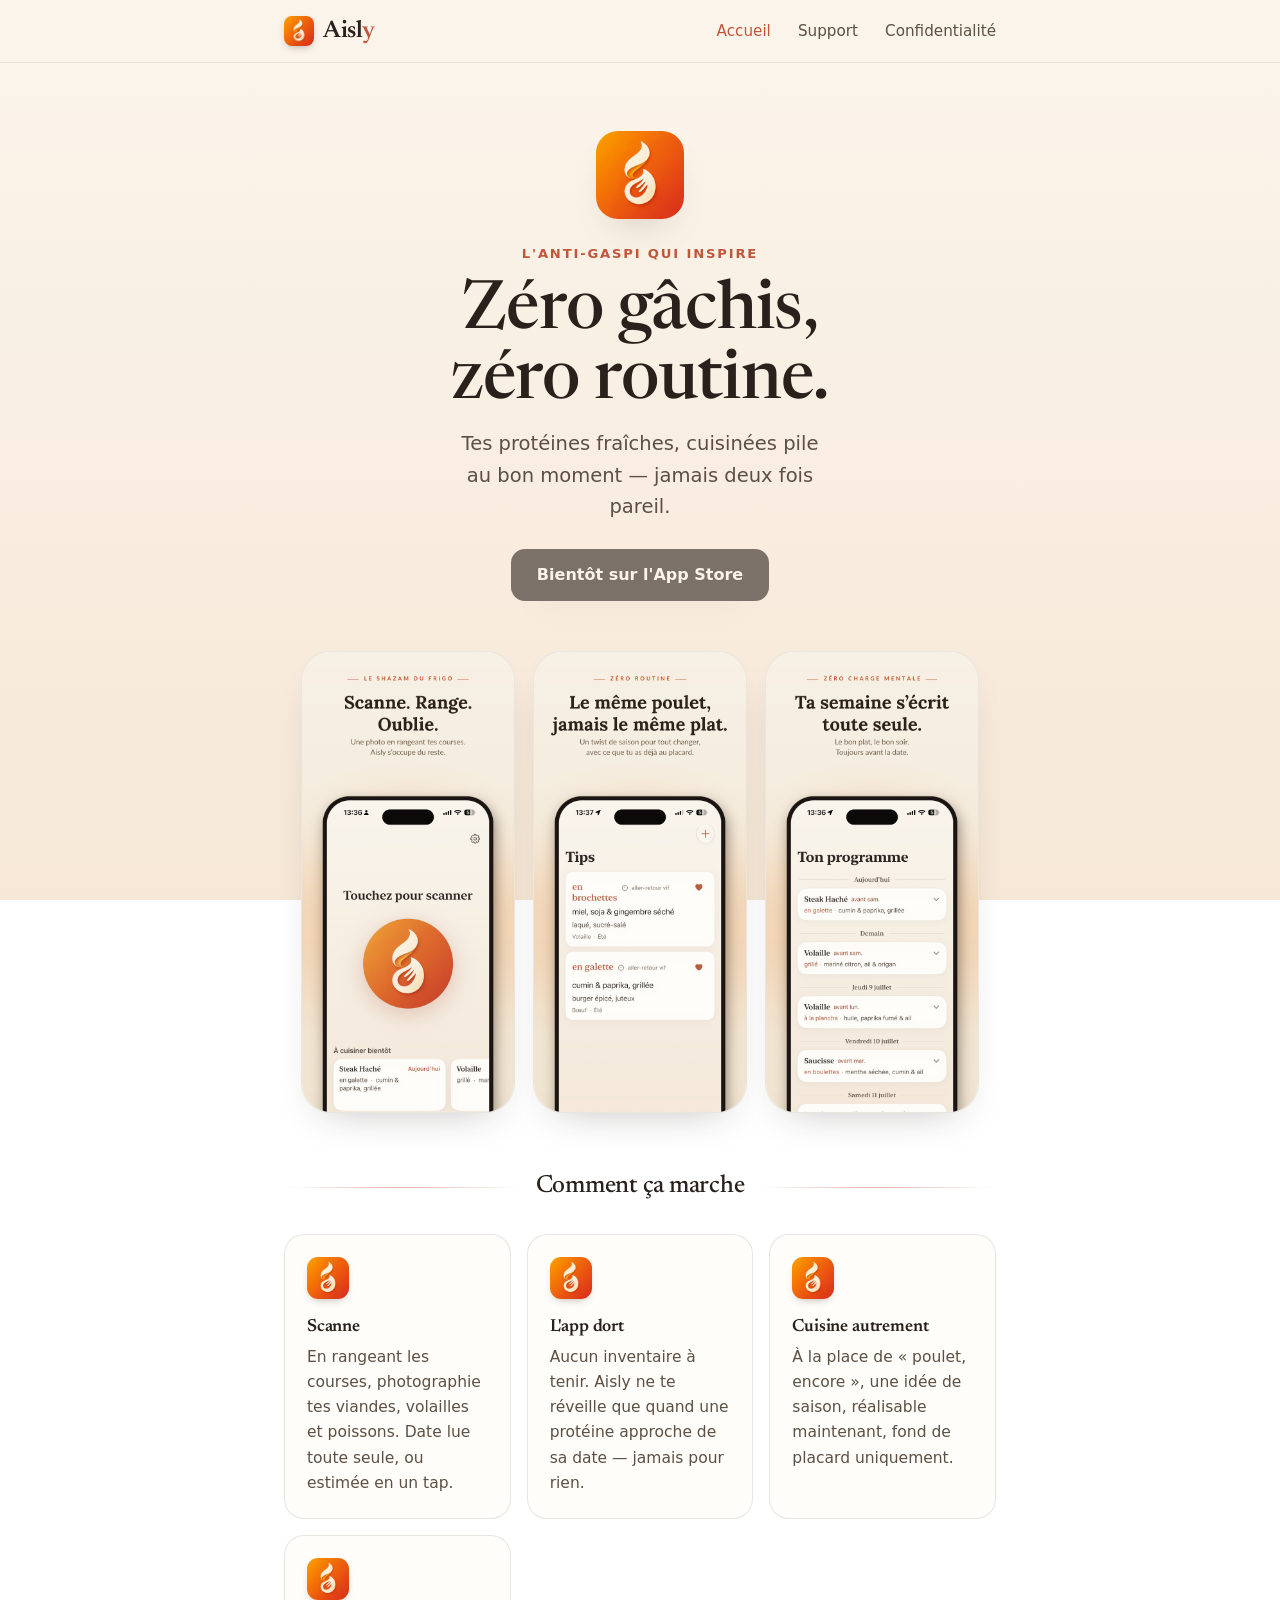
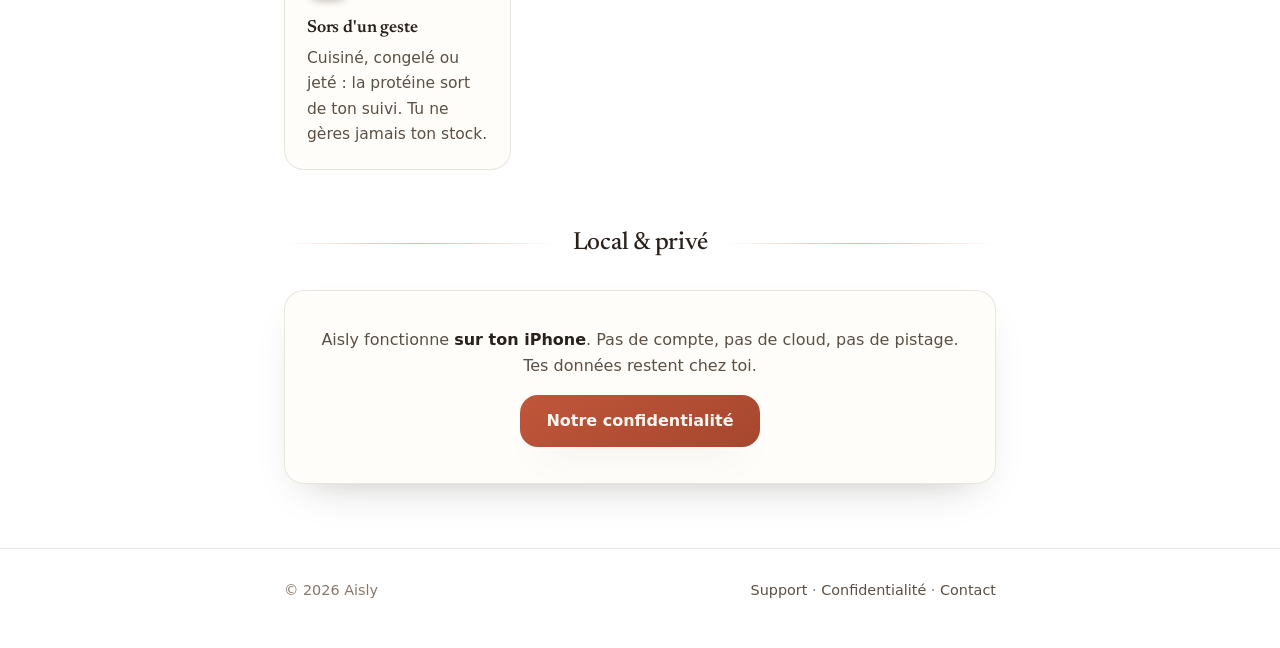
==== index.html @ 5ae0e639 "Glue the "y" to the wordmark + app icon on feature cards - Wordmark: "Aisly" now reads as one word (" ====
<!doctype html>
<html lang="fr">
<head>
<meta charset="utf-8">
<meta name="viewport" content="width=device-width, initial-scale=1">
<title>Aisly — Zéro gâchis, zéro routine</title>
<meta name="description" content="Aisly traque tes protéines fraîches, te réveille pile avant la date, et te souffle une idée de cuisson de saison. Local, privé, sans compte.">
<link rel="icon" type="image/png" href="img/icon.png">
<link rel="apple-touch-icon" href="img/icon.png">
<link rel="canonical" href="https://smaublanc.github.io/aisly/">
<meta name="robots" content="index, follow, max-image-preview:large">
<meta name="author" content="Sébastien Maublanc">
<meta name="keywords" content="anti-gaspi, application anti-gaspillage, gaspillage alimentaire, anti-gaspillage, frigo, viande, poisson, volaille, protéines fraîches, date de péremption, DLC, cuisine, idées repas, que cuisiner ce soir, courses, saison, iPhone, iOS, zéro déchet, conservation viande, app cuisine">
<meta name="theme-color" content="#FBF5EC">
<meta property="og:type" content="website">
<meta property="og:site_name" content="Aisly">
<meta property="og:locale" content="fr_FR">
<meta property="og:title" content="Aisly — Zéro gâchis, zéro routine">
<meta property="og:description" content="Aisly traque tes protéines fraîches, te réveille pile avant la date, et te souffle une idée de cuisson de saison. Local, privé, sans compte.">
<meta property="og:url" content="https://smaublanc.github.io/aisly/">
<meta property="og:image" content="https://smaublanc.github.io/aisly/img/icon.png">
<meta property="og:image:alt" content="Aisly — l'anti-gaspi qui inspire">
<meta name="twitter:card" content="summary_large_image">
<meta name="twitter:title" content="Aisly — Zéro gâchis, zéro routine">
<meta name="twitter:description" content="Aisly traque tes protéines fraîches, te réveille pile avant la date, et te souffle une idée de cuisson de saison. Local, privé, sans compte.">
<meta name="twitter:image" content="https://smaublanc.github.io/aisly/img/icon.png">
<link rel="stylesheet" href="style.css">
<script type="application/ld+json">
{
  "@context": "https://schema.org",
  "@type": "MobileApplication",
  "name": "Aisly",
  "alternateName": "Aisly : cuisine anti-gaspi",
  "operatingSystem": "iOS 18.0 ou version ultérieure",
  "applicationCategory": "LifestyleApplication",
  "inLanguage": "fr-FR",
  "url": "https://smaublanc.github.io/aisly/",
  "image": "https://smaublanc.github.io/aisly/img/icon.png",
  "description": "Aisly traque vos protéines fraîches, vous réveille pile avant la date de péremption et vous souffle une idée de cuisson de saison. Anti-gaspi, local et privé.",
  "offers": { "@type": "Offer", "price": "0", "priceCurrency": "EUR" },
  "author": { "@type": "Person", "name": "Sébastien Maublanc" }
}
</script>
<script type="application/ld+json">
{
  "@context": "https://schema.org",
  "@type": "WebSite",
  "name": "Aisly",
  "url": "https://smaublanc.github.io/aisly/",
  "inLanguage": "fr-FR"
}
</script>
</head>
<body>
<header class="site">
  <div class="wrap">
    <a class="brand" href="index.html"><img src="img/icon.png" alt="">Aisl<span>y</span></a>
    <nav class="site">
      <a href="index.html" class="active">Accueil</a>
      <a href="support.html">Support</a>
      <a href="privacy.html">Confidentialité</a>
    </nav>
  </div>
</header>

<main class="wrap">
  <section class="hero">
    <img class="hero-icon" src="img/icon.png" alt="Aisly">
    <p class="eyebrow">L'anti-gaspi qui inspire</p>
    <h1>Zéro gâchis,<br>zéro routine.</h1>
    <p class="lead">Tes protéines fraîches, cuisinées pile au bon moment — jamais deux fois pareil.</p>
    <!-- LIEN APP STORE : dès que l'app est validée, remplacer le <span> par :
         <a class="store-badge" href="https://apps.apple.com/fr/app/id6787950805">Télécharger sur l'App&nbsp;Store</a> -->
    <div class="store">
      <span class="store-badge is-soon" aria-disabled="true">Bientôt sur l'App&nbsp;Store</span>
    </div>
  </section>

  <section class="shots">
    <img src="img/scan.png" alt="Écran de scan d'Aisly" loading="lazy">
    <img src="img/tips.png" alt="Idée de cuisson de saison dans Aisly" loading="lazy">
    <img src="img/planning.png" alt="Programme de cuisson dans Aisly" loading="lazy">
  </section>

  <div class="menu-rule"><h2>Comment ça marche</h2></div>
  <div class="features">
    <div class="feature">
      <img class="dot" src="img/icon.png" alt="" loading="lazy">
      <h3>Scanne</h3>
      <p>En rangeant les courses, photographie tes viandes, volailles et poissons. Date lue toute seule, ou estimée en un tap.</p>
    </div>
    <div class="feature">
      <img class="dot" src="img/icon.png" alt="" loading="lazy">
      <h3>L'app dort</h3>
      <p>Aucun inventaire à tenir. Aisly ne te réveille que quand une protéine approche de sa date — jamais pour rien.</p>
    </div>
    <div class="feature">
      <img class="dot" src="img/icon.png" alt="" loading="lazy">
      <h3>Cuisine autrement</h3>
      <p>À la place de « poulet, encore », une idée de saison, réalisable maintenant, fond de placard uniquement.</p>
    </div>
    <div class="feature">
      <img class="dot" src="img/icon.png" alt="" loading="lazy">
      <h3>Sors d'un geste</h3>
      <p>Cuisiné, congelé ou jeté : la protéine sort de ton suivi. Tu ne gères jamais ton stock.</p>
    </div>
  </div>

  <div class="menu-rule"><h2>Local & privé</h2></div>
  <div class="card prose center">
    <p>Aisly fonctionne <strong>sur ton iPhone</strong>. Pas de compte, pas de cloud, pas de pistage. Tes données restent chez toi.</p>
    <p style="margin-top:16px"><a class="btn" href="privacy.html">Notre confidentialité</a></p>
  </div>
</main>

<footer class="site">
  <div class="wrap">
    <span>© 2026 Aisly</span>
    <span><a href="support.html">Support</a> · <a href="privacy.html">Confidentialité</a> · <a href="mailto:images.leo3d@gmail.com">Contact</a></span>
  </div>
</footer>
</body>
</html>
---- style.css ----
/* Aisly — DA de l'app (Theme.swift) : « chaleur de cuisine française moderne ».
   Crème #FBF5EC→#F6E7D6, terracotta #C0563A, encre #2A211C, titres serif (Newsreader). */
@import url('https://fonts.googleapis.com/css2?family=Newsreader:ital,opsz,wght@0,6..72,400;0,6..72,500;0,6..72,600;1,6..72,400&display=swap');

:root {
  --accent: #C0563A;
  --accent-dark: #A6472E;
  --ink: #2A211C;
  --ink-soft: #8A7768;
  --ink-muted: #5C4F43;
  --bg-top: #FBF5EC;
  --bg-bottom: #F6E7D6;
  --surface: #FFFDF9;
  --hairline: rgba(42, 33, 28, 0.10);
  --shadow: 0 18px 40px -24px rgba(42, 33, 28, 0.35);
  --radius: 20px;
}

* { box-sizing: border-box; margin: 0; padding: 0; }

html { -webkit-text-size-adjust: 100%; scroll-behavior: smooth; }

body {
  font-family: -apple-system, BlinkMacSystemFont, "SF Pro Text", system-ui, sans-serif;
  color: var(--ink);
  background: linear-gradient(180deg, var(--bg-top) 0%, var(--bg-bottom) 100%);
  background-attachment: fixed;
  min-height: 100vh;
  line-height: 1.62;
  -webkit-font-smoothing: antialiased;
  text-rendering: optimizeLegibility;
}

.wrap { max-width: 760px; margin: 0 auto; padding: 0 24px; }

/* Serif héros */
h1, h2, h3, .serif { font-family: "Newsreader", Georgia, "Times New Roman", serif; font-weight: 500; letter-spacing: -0.01em; }

/* En-tête */
header.site {
  position: sticky; top: 0; z-index: 10;
  background: rgba(251, 245, 236, 0.82);
  backdrop-filter: saturate(1.4) blur(12px);
  -webkit-backdrop-filter: saturate(1.4) blur(12px);
  border-bottom: 1px solid var(--hairline);
}
header.site .wrap { display: flex; align-items: center; justify-content: space-between; height: 62px; }
.brand { display: inline-flex; align-items: center; font-family: "Newsreader", Georgia, serif; font-size: 1.5rem; font-weight: 600; color: var(--ink); text-decoration: none; letter-spacing: -0.02em; }
/* margin-right (pas un flex `gap`) : sinon le gap s'insérerait AUSSI entre « Aisl » et le « y » (2 items flex). */
.brand img { width: 30px; height: 30px; border-radius: 8px; margin-right: 9px; box-shadow: 0 3px 8px -3px rgba(42, 33, 28, 0.4); }
/* Le « y » terracotta, COLLÉ au reste (« Aisly » d'un seul tenant, juste la couleur qui signe). */
.brand span { color: var(--accent); }
nav.site a { color: var(--ink-muted); text-decoration: none; font-size: 0.95rem; margin-left: 22px; transition: color .15s; }
nav.site a:hover, nav.site a.active { color: var(--accent); }

/* Hero */
.hero { text-align: center; padding: 68px 0 20px; }
.hero-icon { width: 88px; height: 88px; border-radius: 22px; box-shadow: var(--shadow); margin: 0 auto 24px; display: block; }

/* Badge App Store (état « bientôt » atténué ; devient un <a> cliquable au lancement) */
.store { margin-top: 26px; }
.store-badge { display: inline-flex; align-items: center; gap: 8px; background: var(--ink); color: #FFF8F2;
  font-weight: 600; font-size: 1rem; padding: 13px 26px; border-radius: 14px; text-decoration: none;
  box-shadow: var(--shadow); transition: transform .12s; }
a.store-badge:hover { transform: translateY(-1px); }
.store-badge.is-soon { opacity: 0.6; cursor: default; }
.hero .eyebrow { color: var(--accent); font-weight: 600; font-size: 0.82rem; letter-spacing: 0.14em; text-transform: uppercase; }
.hero h1 { font-size: clamp(2.6rem, 8vw, 4.2rem); line-height: 1.04; margin: 14px 0 10px; }
.hero p.lead { font-size: 1.22rem; color: var(--ink-muted); max-width: 30ch; margin: 0 auto; }

/* Divider « menu de restaurant » (motif de l'app) */
.menu-rule { display: flex; align-items: center; gap: 16px; margin: 54px 0 26px; color: var(--accent); }
.menu-rule::before, .menu-rule::after { content: ""; flex: 1; height: 1px; background: linear-gradient(90deg, transparent, rgba(192, 86, 58, 0.45), transparent); }
.menu-rule h2 { font-size: 1.55rem; color: var(--ink); white-space: nowrap; }

/* Captures téléphone */
.shots { display: flex; gap: 18px; justify-content: center; flex-wrap: wrap; margin: 30px 0 8px; }
.shots img { width: 214px; max-width: 44vw; border-radius: 30px; box-shadow: var(--shadow); border: 1px solid var(--hairline); background: var(--surface); }

/* Cartes / prose */
.card { background: var(--surface); border: 1px solid var(--hairline); border-radius: var(--radius); box-shadow: var(--shadow); padding: 26px 28px; margin: 18px 0; }
.prose h2 { font-size: 1.7rem; margin: 40px 0 12px; }
.prose h3 { font-size: 1.16rem; font-weight: 600; margin: 26px 0 6px; color: var(--ink); }
.prose p, .prose li { color: var(--ink-muted); }
.prose p { margin: 10px 0; }
.prose ul { margin: 8px 0 8px 20px; }
.prose li { margin: 5px 0; }
.prose a:not(.btn) { color: var(--accent); text-decoration: none; border-bottom: 1px solid rgba(192, 86, 58, 0.35); }
.prose a:not(.btn):hover { border-bottom-color: var(--accent); }
.prose strong { color: var(--ink); font-weight: 600; }
.muted { color: var(--ink-soft); font-size: 0.9rem; }

/* Feature grid (accueil) */
.features { display: grid; grid-template-columns: repeat(auto-fit, minmax(210px, 1fr)); gap: 16px; margin: 24px 0; }
.feature { background: var(--surface); border: 1px solid var(--hairline); border-radius: var(--radius); padding: 22px; }
.feature .dot { display: block; width: 42px; height: 42px; border-radius: 11px; margin-bottom: 14px; box-shadow: 0 4px 10px -5px rgba(42, 33, 28, 0.45); }
.feature h3 { font-size: 1.1rem; font-weight: 600; margin-bottom: 4px; }
.feature p { color: var(--ink-muted); font-size: 0.97rem; }

/* CTA bouton */
.btn { display: inline-block; background: linear-gradient(150deg, var(--accent), var(--accent-dark)); color: #FFF8F2; text-decoration: none; font-weight: 600; padding: 13px 26px; border-radius: 18px; box-shadow: var(--shadow); transition: transform .12s; }
.btn:hover { transform: translateY(-1px); }
.center { text-align: center; }

/* Pied */
footer.site { border-top: 1px solid var(--hairline); margin-top: 64px; padding: 30px 0 46px; }
footer.site .wrap { display: flex; flex-wrap: wrap; gap: 8px 20px; align-items: center; justify-content: space-between; color: var(--ink-soft); font-size: 0.9rem; }
footer.site a { color: var(--ink-muted); text-decoration: none; }
footer.site a:hover { color: var(--accent); }

@media (max-width: 560px) {
  .hero { padding: 46px 0 10px; }
  .shots img { width: 46vw; }
}
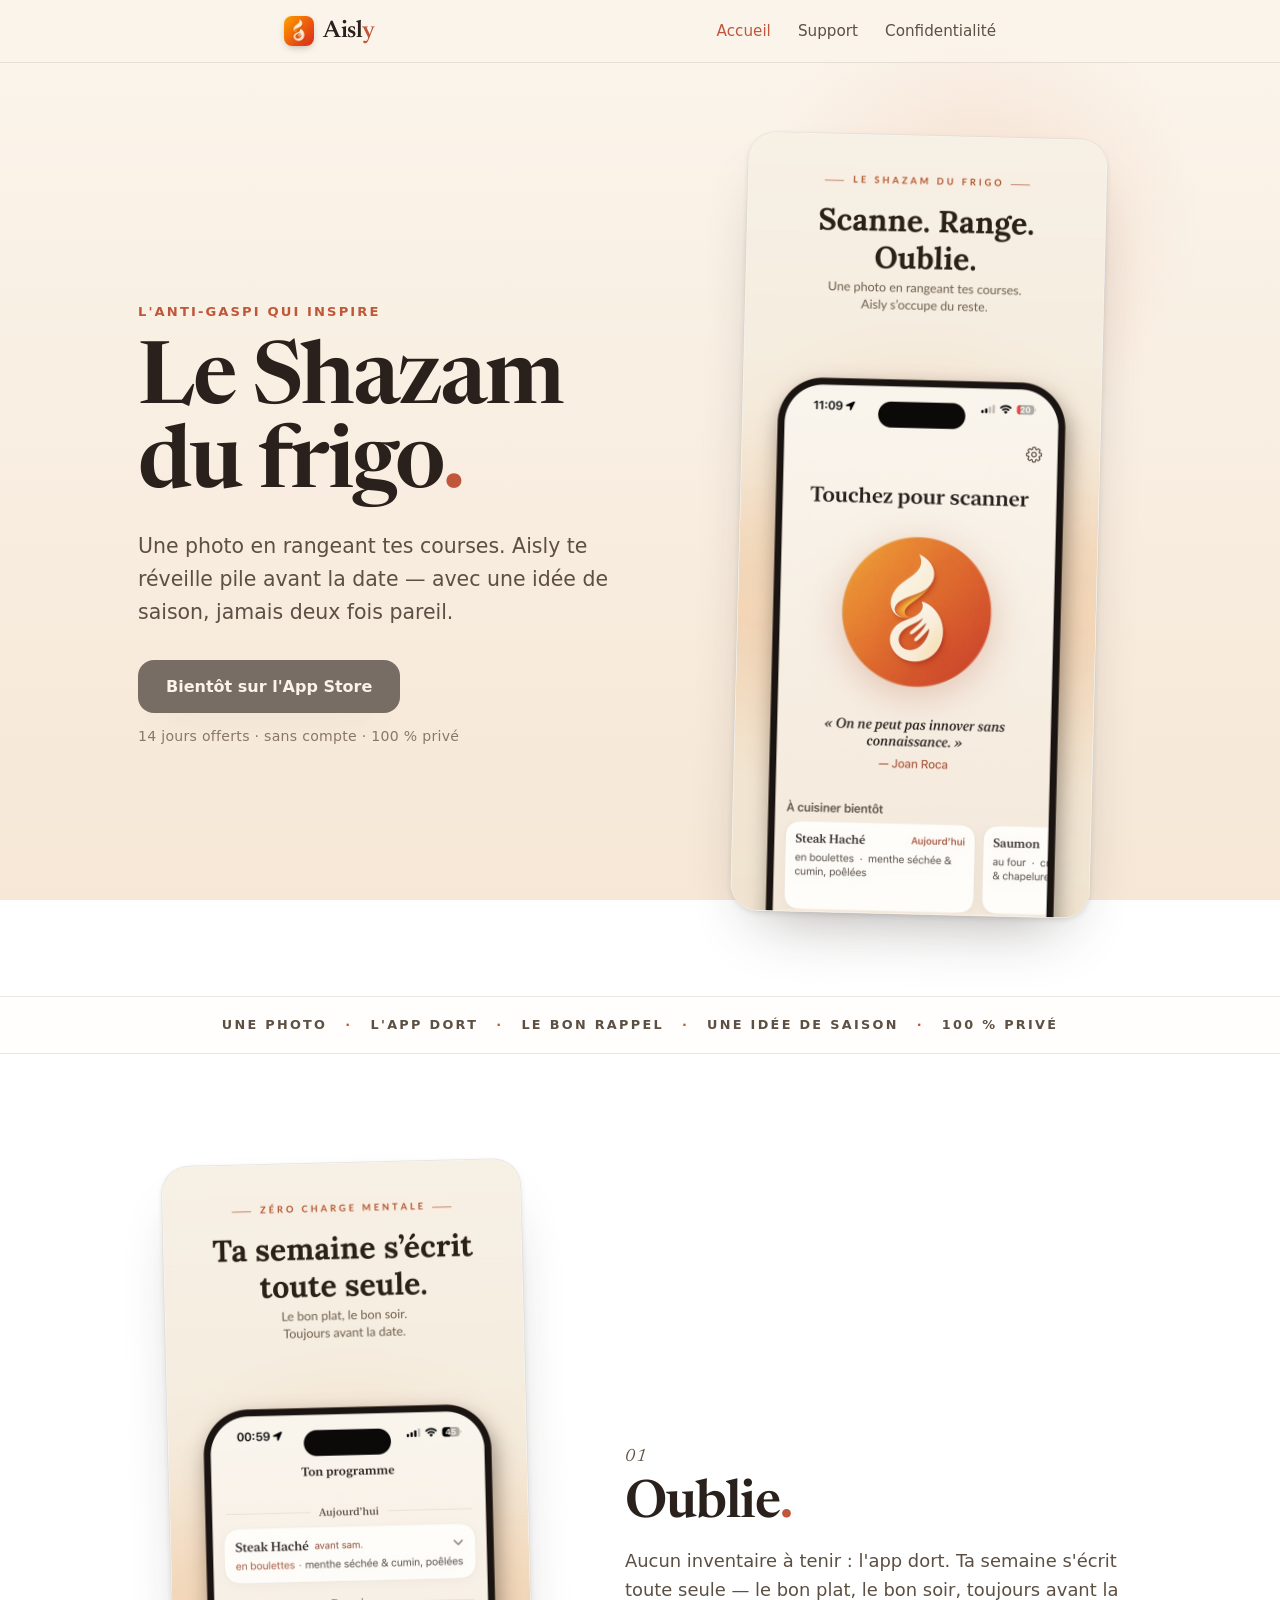
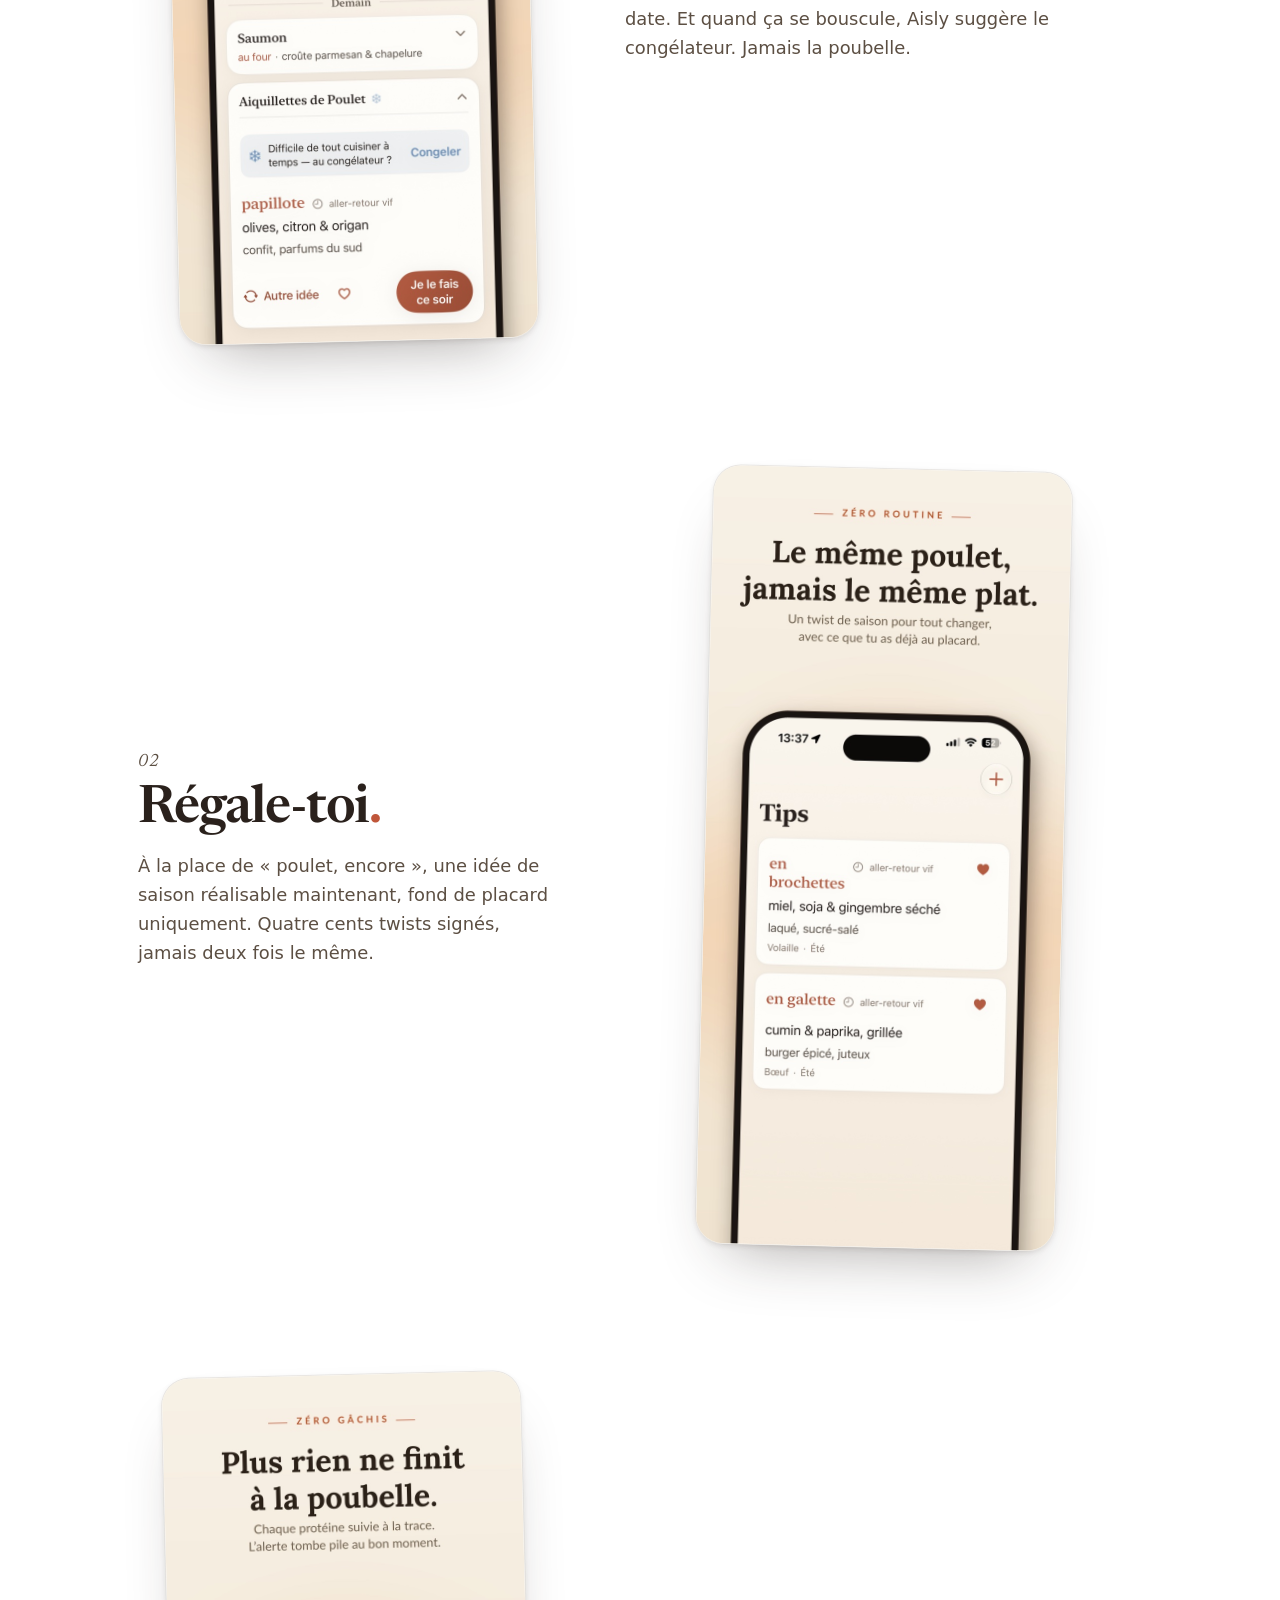
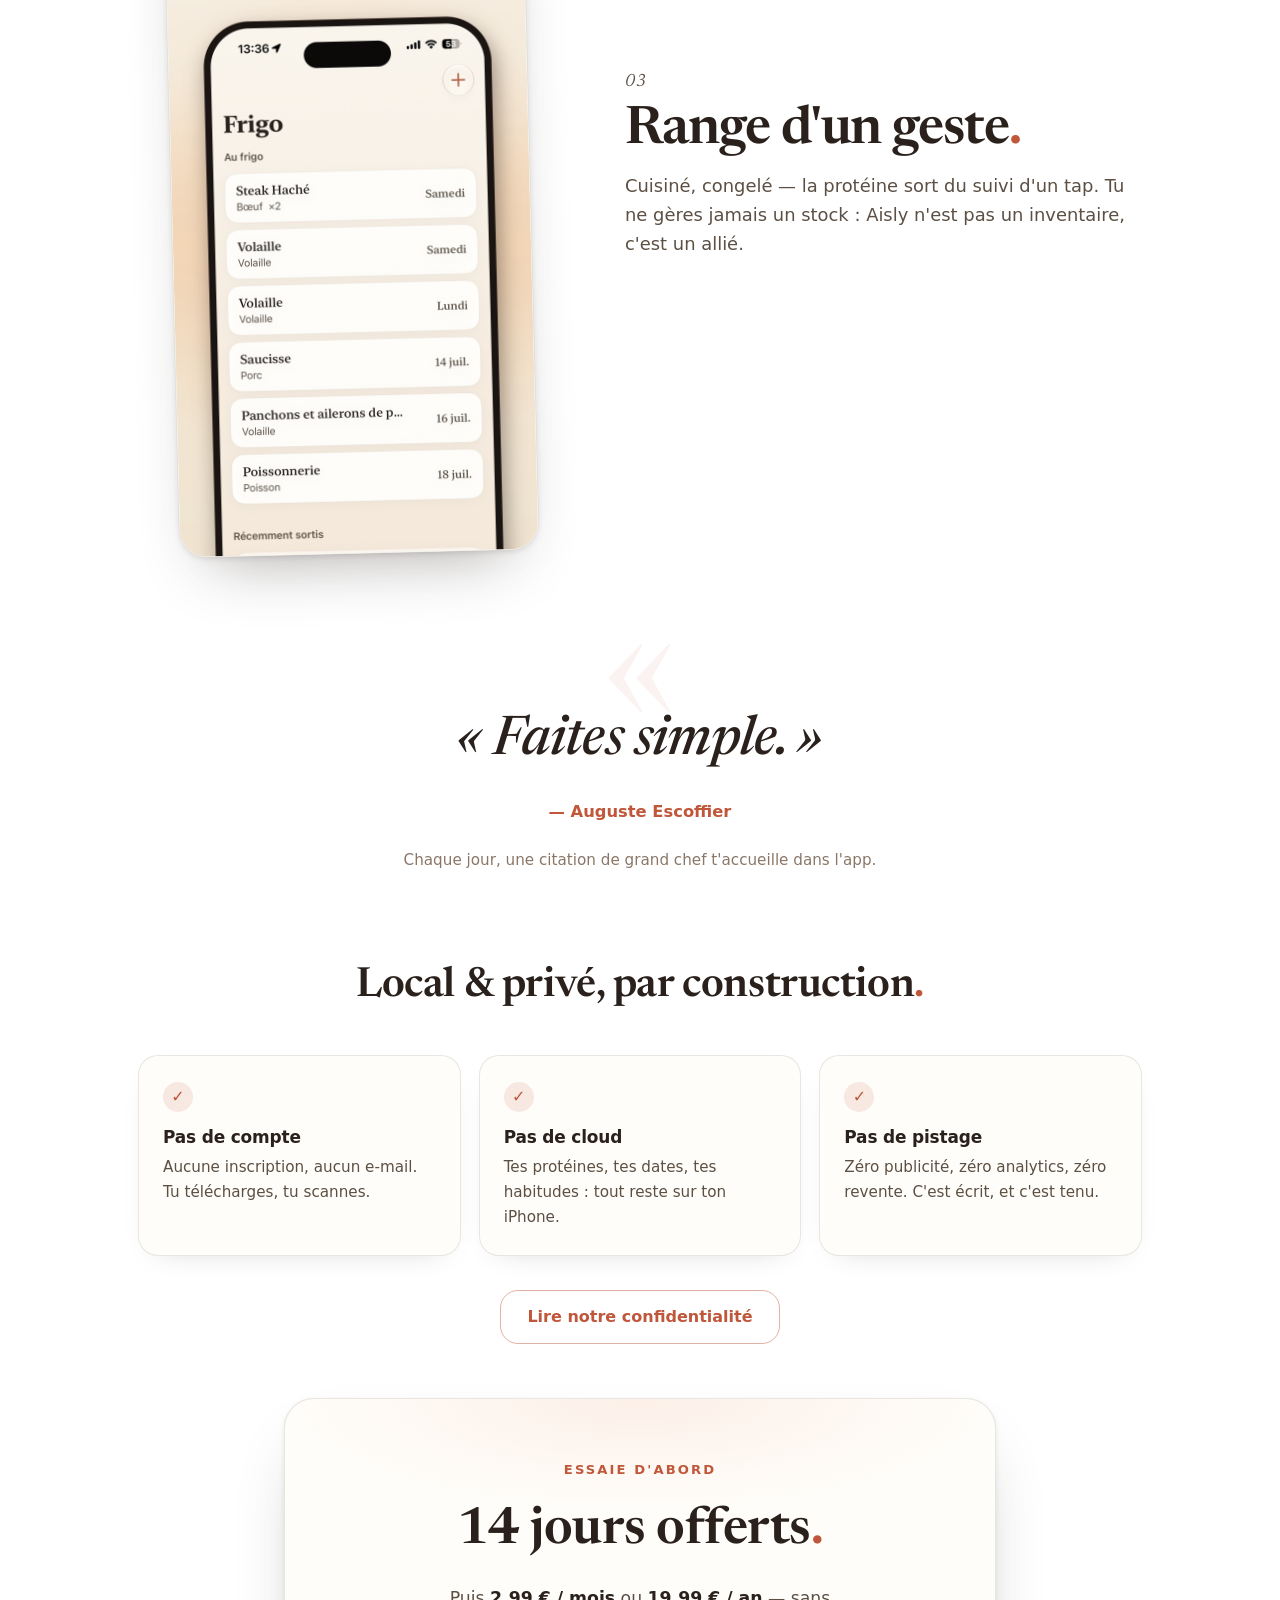
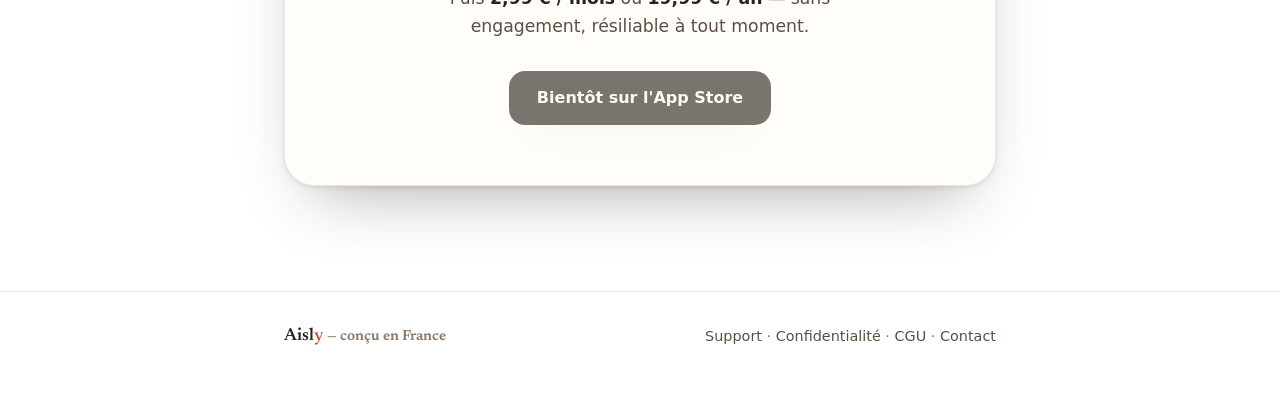
==== commit 8946cbcc: "feat: editorial redesign — hero split, acts, daily-quote section, fresh captures Agency-grade pass o" ====
--- a/index.html
+++ b/index.html
@@ -3,8 +3,8 @@
 <head>
 <meta charset="utf-8">
 <meta name="viewport" content="width=device-width, initial-scale=1">
-<title>Aisly — Zéro gâchis, zéro routine</title>
-<meta name="description" content="Aisly traque tes protéines fraîches, te réveille pile avant la date, et te souffle une idée de cuisson de saison. Local, privé, sans compte.">
+<title>Aisly — Le Shazam du frigo</title>
+<meta name="description" content="Une photo en rangeant tes courses : Aisly lit la date, te réveille pile avant qu'elle n'arrive, et te souffle une idée de cuisson de saison. Local, privé, sans compte.">
 <link rel="icon" type="image/png" href="img/icon.png">
 <link rel="apple-touch-icon" href="img/icon.png">
 <link rel="canonical" href="https://smaublanc.github.io/aisly/">
@@ -15,15 +15,16 @@
 <meta property="og:type" content="website">
 <meta property="og:site_name" content="Aisly">
 <meta property="og:locale" content="fr_FR">
-<meta property="og:title" content="Aisly — Zéro gâchis, zéro routine">
-<meta property="og:description" content="Aisly traque tes protéines fraîches, te réveille pile avant la date, et te souffle une idée de cuisson de saison. Local, privé, sans compte.">
+<meta property="og:title" content="Aisly — Le Shazam du frigo">
+<meta property="og:description" content="Une photo en rangeant tes courses : Aisly lit la date, te réveille pile avant qu'elle n'arrive, et te souffle une idée de saison. Local, privé, sans compte.">
 <meta property="og:url" content="https://smaublanc.github.io/aisly/">
 <meta property="og:image" content="https://smaublanc.github.io/aisly/img/icon.png">
 <meta property="og:image:alt" content="Aisly — l'anti-gaspi qui inspire">
 <meta name="twitter:card" content="summary_large_image">
-<meta name="twitter:title" content="Aisly — Zéro gâchis, zéro routine">
-<meta name="twitter:description" content="Aisly traque tes protéines fraîches, te réveille pile avant la date, et te souffle une idée de cuisson de saison. Local, privé, sans compte.">
+<meta name="twitter:title" content="Aisly — Le Shazam du frigo">
+<meta name="twitter:description" content="Une photo en rangeant tes courses : Aisly lit la date, te réveille pile avant qu'elle n'arrive, et te souffle une idée de saison. Local, privé, sans compte.">
 <meta name="twitter:image" content="https://smaublanc.github.io/aisly/img/icon.png">
+<link rel="preload" as="image" href="img/scan.jpg" fetchpriority="high">
 <link rel="stylesheet" href="style.css">
 <script type="application/ld+json">
 {
@@ -36,6 +37,12 @@
   "inLanguage": "fr-FR",
   "url": "https://smaublanc.github.io/aisly/",
   "image": "https://smaublanc.github.io/aisly/img/icon.png",
+  "screenshot": [
+    "https://smaublanc.github.io/aisly/img/scan.jpg",
+    "https://smaublanc.github.io/aisly/img/planning.jpg",
+    "https://smaublanc.github.io/aisly/img/tips.jpg",
+    "https://smaublanc.github.io/aisly/img/frigo.jpg"
+  ],
   "description": "Aisly traque vos protéines fraîches, vous réveille pile avant la date de péremption et vous souffle une idée de cuisson de saison. Anti-gaspi, local et privé.",
   "offers": { "@type": "Offer", "price": "0", "priceCurrency": "EUR" },
   "author": { "@type": "Person", "name": "Sébastien Maublanc" }
@@ -63,61 +70,126 @@
   </div>
 </header>
 
-<main class="wrap">
-  <section class="hero">
-    <img class="hero-icon" src="img/icon.png" alt="Aisly">
-    <p class="eyebrow">L'anti-gaspi qui inspire</p>
-    <h1>Zéro gâchis,<br>zéro routine.</h1>
-    <p class="lead">Tes protéines fraîches, cuisinées pile au bon moment — jamais deux fois pareil.</p>
-    <!-- LIEN APP STORE : dès que l'app est validée, remplacer le <span> par :
-         <a class="store-badge" href="https://apps.apple.com/fr/app/id6787950805">Télécharger sur l'App&nbsp;Store</a> -->
-    <div class="store">
-      <span class="store-badge is-soon" aria-disabled="true">Bientôt sur l'App&nbsp;Store</span>
+<main>
+  <!-- ============ HERO ============ -->
+  <section class="hero-split wrap-wide">
+    <div class="hero-copy" data-reveal>
+      <p class="eyebrow">L'anti-gaspi qui inspire</p>
+      <h1>Le Shazam<br>du frigo<em class="dot">.</em></h1>
+      <p class="lead">Une photo en rangeant tes courses. Aisly te réveille pile avant la date — avec une idée de saison, jamais deux fois pareil.</p>
+      <!-- LIEN APP STORE : dès que l'app est validée, remplacer le <span> par :
+           <a class="store-badge" href="https://apps.apple.com/fr/app/id6787950805">Télécharger sur l'App&nbsp;Store</a> -->
+      <div class="store">
+        <span class="store-badge is-soon" aria-disabled="true">Bientôt sur l'App&nbsp;Store</span>
+        <p class="store-note">14 jours offerts · sans compte · 100&nbsp;% privé</p>
+      </div>
+    </div>
+    <figure class="hero-visual" data-reveal>
+      <img class="poster tilt-r" src="img/scan.jpg" width="720" height="1564"
+           alt="Aisly sur iPhone : « Touchez pour scanner », la citation de chef du jour et les prochaines protéines à cuisiner"
+           fetchpriority="high">
+    </figure>
+  </section>
+
+  <!-- ============ BANDE DE VALEURS ============ -->
+  <section class="values" aria-label="Ce qu'Aisly promet">
+    <div class="wrap-wide values-row" data-reveal>
+      <span>Une photo</span><i>·</i><span>L'app dort</span><i>·</i><span>Le bon rappel</span><i>·</i><span>Une idée de saison</span><i>·</i><span>100&nbsp;% privé</span>
     </div>
   </section>
 
-  <section class="shots">
-    <img src="img/scan.png" alt="Écran de scan d'Aisly" loading="lazy">
-    <img src="img/tips.png" alt="Idée de cuisson de saison dans Aisly" loading="lazy">
-    <img src="img/planning.png" alt="Programme de cuisson dans Aisly" loading="lazy">
+  <!-- ============ LES TROIS ACTES ============ -->
+  <section class="act wrap-wide" data-reveal>
+    <figure class="act-visual">
+      <img class="poster tilt-l" src="img/planning.jpg" width="720" height="1564" loading="lazy"
+           alt="Le programme d'Aisly : ta semaine s'écrit toute seule, avec la suggestion congélateur quand ça se bouscule">
+    </figure>
+    <div class="act-copy">
+      <p class="act-index">01</p>
+      <h2>Oublie<em class="dot">.</em></h2>
+      <p>Aucun inventaire à tenir&nbsp;: l'app dort. Ta semaine s'écrit toute seule — le bon plat, le bon soir, toujours avant la date. Et quand ça se bouscule, Aisly suggère le congélateur. Jamais la poubelle.</p>
+    </div>
   </section>
 
-  <div class="menu-rule"><h2>Comment ça marche</h2></div>
-  <div class="features">
-    <div class="feature">
-      <img class="dot" src="img/icon.png" alt="" loading="lazy">
-      <h3>Scanne</h3>
-      <p>En rangeant les courses, photographie tes viandes, volailles et poissons. Date lue toute seule, ou estimée en un tap.</p>
+  <section class="act flip wrap-wide" data-reveal>
+    <figure class="act-visual">
+      <img class="poster tilt-r" src="img/tips.jpg" width="720" height="1564" loading="lazy"
+           alt="Les tips d'Aisly : des idées de cuisson de saison, réalisables avec le fond de placard">
+    </figure>
+    <div class="act-copy">
+      <p class="act-index">02</p>
+      <h2>Régale-toi<em class="dot">.</em></h2>
+      <p>À la place de «&nbsp;poulet, encore&nbsp;», une idée de saison réalisable maintenant, fond de placard uniquement. Quatre cents twists signés, jamais deux fois le même.</p>
     </div>
-    <div class="feature">
-      <img class="dot" src="img/icon.png" alt="" loading="lazy">
-      <h3>L'app dort</h3>
-      <p>Aucun inventaire à tenir. Aisly ne te réveille que quand une protéine approche de sa date — jamais pour rien.</p>
+  </section>
+
+  <section class="act wrap-wide" data-reveal>
+    <figure class="act-visual">
+      <img class="poster tilt-l" src="img/frigo.jpg" width="720" height="1564" loading="lazy"
+           alt="Le frigo d'Aisly : chaque protéine sort du suivi d'un geste — cuisinée ou congelée">
+    </figure>
+    <div class="act-copy">
+      <p class="act-index">03</p>
+      <h2>Range d'un geste<em class="dot">.</em></h2>
+      <p>Cuisiné, congelé — la protéine sort du suivi d'un tap. Tu ne gères jamais un stock&nbsp;: Aisly n'est pas un inventaire, c'est un allié.</p>
     </div>
-    <div class="feature">
-      <img class="dot" src="img/icon.png" alt="" loading="lazy">
-      <h3>Cuisine autrement</h3>
-      <p>À la place de « poulet, encore », une idée de saison, réalisable maintenant, fond de placard uniquement.</p>
+  </section>
+
+  <!-- ============ CITATION ============ -->
+  <section class="quote-block" data-reveal>
+    <div class="wrap">
+      <blockquote>
+        <p>«&nbsp;Faites simple.&nbsp;»</p>
+        <cite>— Auguste Escoffier</cite>
+      </blockquote>
+      <p class="quote-note">Chaque jour, une citation de grand chef t'accueille dans l'app.</p>
     </div>
-    <div class="feature">
-      <img class="dot" src="img/icon.png" alt="" loading="lazy">
-      <h3>Sors d'un geste</h3>
-      <p>Cuisiné, congelé ou jeté : la protéine sort de ton suivi. Tu ne gères jamais ton stock.</p>
+  </section>
+
+  <!-- ============ PRIVÉ ============ -->
+  <section class="privacy-strip wrap-wide" data-reveal>
+    <h2>Local &amp; privé, par construction<em class="dot">.</em></h2>
+    <div class="privacy-items">
+      <div class="privacy-item"><span class="tick">✓</span><h3>Pas de compte</h3><p>Aucune inscription, aucun e-mail. Tu télécharges, tu scannes.</p></div>
+      <div class="privacy-item"><span class="tick">✓</span><h3>Pas de cloud</h3><p>Tes protéines, tes dates, tes habitudes&nbsp;: tout reste sur ton iPhone.</p></div>
+      <div class="privacy-item"><span class="tick">✓</span><h3>Pas de pistage</h3><p>Zéro publicité, zéro analytics, zéro revente. C'est écrit, et c'est tenu.</p></div>
     </div>
-  </div>
+    <p class="center"><a class="btn ghost" href="privacy.html">Lire notre confidentialité</a></p>
+  </section>
 
-  <div class="menu-rule"><h2>Local & privé</h2></div>
-  <div class="card prose center">
-    <p>Aisly fonctionne <strong>sur ton iPhone</strong>. Pas de compte, pas de cloud, pas de pistage. Tes données restent chez toi.</p>
-    <p style="margin-top:16px"><a class="btn" href="privacy.html">Notre confidentialité</a></p>
-  </div>
+  <!-- ============ PRIX ============ -->
+  <section class="pricing wrap" data-reveal>
+    <div class="pricing-card">
+      <p class="eyebrow">Essaie d'abord</p>
+      <h2>14 jours offerts<em class="dot">.</em></h2>
+      <p class="pricing-line">Puis <strong>2,99&nbsp;€ / mois</strong> ou <strong>19,99&nbsp;€ / an</strong> — sans engagement, résiliable à tout moment.</p>
+      <div class="store">
+        <span class="store-badge is-soon" aria-disabled="true">Bientôt sur l'App&nbsp;Store</span>
+      </div>
+    </div>
+  </section>
 </main>
 
 <footer class="site">
   <div class="wrap">
-    <span>© 2026 Aisly</span>
-    <span><a href="support.html">Support</a> · <a href="privacy.html">Confidentialité</a> · <a href="mailto:images.leo3d@gmail.com">Contact</a></span>
+    <span class="brand-foot">Aisl<span>y</span> <span class="muted">— conçu en France</span></span>
+    <span><a href="support.html">Support</a> · <a href="privacy.html">Confidentialité</a> · <a href="terms.html">CGU</a> · <a href="mailto:images.leo3d@gmail.com">Contact</a></span>
   </div>
 </footer>
+
+<script>
+(function () {
+  if (window.matchMedia("(prefers-reduced-motion: reduce)").matches) {
+    document.querySelectorAll("[data-reveal]").forEach(function (el) { el.classList.add("in"); });
+    return;
+  }
+  var io = new IntersectionObserver(function (entries) {
+    entries.forEach(function (e) {
+      if (e.isIntersecting) { e.target.classList.add("in"); io.unobserve(e.target); }
+    });
+  }, { threshold: 0.14 });
+  document.querySelectorAll("[data-reveal]").forEach(function (el) { io.observe(el); });
+})();
+</script>
 </body>
 </html>
--- a/style.css
+++ b/style.css
@@ -1,10 +1,13 @@
 /* Aisly — DA de l'app (Theme.swift) : « chaleur de cuisine française moderne ».
-   Crème #FBF5EC→#F6E7D6, terracotta #C0563A, encre #2A211C, titres serif (Newsreader). */
-@import url('https://fonts.googleapis.com/css2?family=Newsreader:ital,opsz,wght@0,6..72,400;0,6..72,500;0,6..72,600;1,6..72,400&display=swap');
+   Crème #FBF5EC→#F6E7D6, terracotta #C0563A, encre #2A211C, titres serif (Newsreader).
+   Refonte éditoriale 2026-07 : hero split, actes alternés, posters inclinés, reveals sobres.
+   Les classes des pages légales (card/prose/menu-rule/btn/muted…) sont CONSERVÉES. */
+@import url('https://fonts.googleapis.com/css2?family=Newsreader:ital,opsz,wght@0,6..72,400;0,6..72,500;0,6..72,600;0,6..72,700;1,6..72,400;1,6..72,500&display=swap');
 
 :root {
   --accent: #C0563A;
   --accent-dark: #A6472E;
+  --accent-light: #E07A50;
   --ink: #2A211C;
   --ink-soft: #8A7768;
   --ink-muted: #5C4F43;
@@ -13,6 +16,7 @@
   --surface: #FFFDF9;
   --hairline: rgba(42, 33, 28, 0.10);
   --shadow: 0 18px 40px -24px rgba(42, 33, 28, 0.35);
+  --shadow-poster: 0 2px 6px -2px rgba(42,33,28,.18), 0 32px 64px -32px rgba(42,33,28,.42);
   --radius: 20px;
 }
 
@@ -29,12 +33,19 @@
   line-height: 1.62;
   -webkit-font-smoothing: antialiased;
   text-rendering: optimizeLegibility;
-}
+  overflow-x: hidden;
+}
+
+::selection { background: rgba(192, 86, 58, 0.22); }
 
 .wrap { max-width: 760px; margin: 0 auto; padding: 0 24px; }
+.wrap-wide { max-width: 1060px; margin: 0 auto; padding: 0 28px; }
 
 /* Serif héros */
 h1, h2, h3, .serif { font-family: "Newsreader", Georgia, "Times New Roman", serif; font-weight: 500; letter-spacing: -0.01em; }
+
+/* Le point terracotta — la signature typographique du site (comme le « y » du wordmark). */
+em.dot { font-style: normal; color: var(--accent); }
 
 /* En-tête */
 header.site {
@@ -53,31 +64,135 @@
 nav.site a { color: var(--ink-muted); text-decoration: none; font-size: 0.95rem; margin-left: 22px; transition: color .15s; }
 nav.site a:hover, nav.site a.active { color: var(--accent); }
 
-/* Hero */
-.hero { text-align: center; padding: 68px 0 20px; }
-.hero-icon { width: 88px; height: 88px; border-radius: 22px; box-shadow: var(--shadow); margin: 0 auto 24px; display: block; }
-
-/* Badge App Store (état « bientôt » atténué ; devient un <a> cliquable au lancement) */
-.store { margin-top: 26px; }
-.store-badge { display: inline-flex; align-items: center; gap: 8px; background: var(--ink); color: #FFF8F2;
-  font-weight: 600; font-size: 1rem; padding: 13px 26px; border-radius: 14px; text-decoration: none;
-  box-shadow: var(--shadow); transition: transform .12s; }
-a.store-badge:hover { transform: translateY(-1px); }
-.store-badge.is-soon { opacity: 0.6; cursor: default; }
-.hero .eyebrow { color: var(--accent); font-weight: 600; font-size: 0.82rem; letter-spacing: 0.14em; text-transform: uppercase; }
-.hero h1 { font-size: clamp(2.6rem, 8vw, 4.2rem); line-height: 1.04; margin: 14px 0 10px; }
-.hero p.lead { font-size: 1.22rem; color: var(--ink-muted); max-width: 30ch; margin: 0 auto; }
-
-/* Divider « menu de restaurant » (motif de l'app) */
+:focus-visible { outline: 2px solid var(--accent); outline-offset: 3px; border-radius: 4px; }
+
+/* ============ HERO SPLIT ============ */
+.hero-split {
+  display: grid; grid-template-columns: 1.05fr 0.95fr; align-items: center;
+  gap: clamp(28px, 5vw, 72px);
+  padding-top: clamp(48px, 8vh, 96px); padding-bottom: clamp(24px, 4vh, 56px);
+  position: relative;
+}
+/* Halo chaud derrière le visuel — la lueur du logo, très diffuse. */
+.hero-split::before {
+  content: ""; position: absolute; right: -12%; top: -18%;
+  width: 640px; height: 640px; border-radius: 50%;
+  background: radial-gradient(closest-side, rgba(224, 122, 80, 0.16), transparent 70%);
+  pointer-events: none;
+}
+.eyebrow { color: var(--accent); font-weight: 600; font-size: 0.82rem; letter-spacing: 0.16em; text-transform: uppercase; }
+.hero-copy h1 {
+  font-size: clamp(3rem, 7.4vw, 5.4rem);
+  line-height: 0.98; font-weight: 600; letter-spacing: -0.025em;
+  margin: 18px 0 20px;
+}
+.hero-copy .lead { font-size: clamp(1.08rem, 1.6vw, 1.3rem); color: var(--ink-muted); max-width: 42ch; }
+.store { margin-top: 30px; }
+.store-badge {
+  display: inline-flex; align-items: center; gap: 8px; background: var(--ink); color: #FFF8F2;
+  font-weight: 600; font-size: 1rem; padding: 14px 28px; border-radius: 16px; text-decoration: none;
+  box-shadow: var(--shadow); transition: transform .15s ease, box-shadow .15s ease;
+}
+a.store-badge:hover { transform: translateY(-2px); box-shadow: 0 24px 48px -24px rgba(42,33,28,.5); }
+.store-badge.is-soon { opacity: 0.62; cursor: default; }
+.store-note { margin-top: 12px; color: var(--ink-soft); font-size: 0.88rem; letter-spacing: 0.02em; }
+
+.hero-visual { display: flex; justify-content: center; }
+
+/* ============ POSTERS (captures marketing) ============ */
+.poster {
+  width: min(360px, 86vw); height: auto;
+  border-radius: 28px;
+  border: 1px solid var(--hairline);
+  box-shadow: var(--shadow-poster);
+  background: var(--surface);
+  transition: transform .5s cubic-bezier(.2,.7,.2,1), box-shadow .5s ease;
+}
+.tilt-r { transform: rotate(1.4deg); }
+.tilt-l { transform: rotate(-1.4deg); }
+.poster:hover { transform: rotate(0deg) translateY(-6px); box-shadow: 0 3px 8px -2px rgba(42,33,28,.2), 0 44px 88px -40px rgba(42,33,28,.5); }
+
+/* ============ BANDE DE VALEURS ============ */
+.values { border-top: 1px solid var(--hairline); border-bottom: 1px solid var(--hairline); margin: clamp(28px, 5vh, 56px) 0; background: rgba(255, 253, 249, 0.5); }
+.values-row {
+  display: flex; flex-wrap: wrap; justify-content: center; align-items: baseline;
+  gap: 10px 18px; padding: 18px 28px;
+  font-size: 0.8rem; font-weight: 600; letter-spacing: 0.18em; text-transform: uppercase; color: var(--ink-muted);
+}
+.values-row i { color: var(--accent); font-style: normal; }
+
+/* ============ ACTES ============ */
+.act {
+  display: grid; grid-template-columns: 0.9fr 1.1fr; align-items: center;
+  gap: clamp(28px, 5vw, 80px);
+  padding-top: clamp(40px, 7vh, 88px); padding-bottom: clamp(40px, 7vh, 88px);
+}
+.act.flip .act-visual { order: 2; }
+.act.flip .act-copy { order: 1; }
+.act-visual { display: flex; justify-content: center; }
+.act-index {
+  font-family: "Newsreader", Georgia, serif; font-style: italic;
+  color: var(--accent); font-size: 1.05rem; letter-spacing: 0.08em; margin-bottom: 6px;
+}
+.act-copy h2 { font-size: clamp(2.1rem, 4.4vw, 3.3rem); font-weight: 600; letter-spacing: -0.02em; line-height: 1.02; margin-bottom: 14px; }
+.act-copy p { color: var(--ink-muted); font-size: clamp(1.02rem, 1.4vw, 1.16rem); max-width: 46ch; }
+
+/* ============ CITATION ============ */
+.quote-block { text-align: center; padding: clamp(48px, 9vh, 110px) 0; position: relative; }
+.quote-block::before {
+  content: "«"; position: absolute; left: 50%; top: -14px; transform: translateX(-50%);
+  font-family: "Newsreader", Georgia, serif; font-size: clamp(6rem, 14vw, 10rem);
+  color: rgba(192, 86, 58, 0.07); line-height: 1; pointer-events: none;
+}
+.quote-block blockquote p {
+  font-family: "Newsreader", Georgia, serif; font-style: italic; font-weight: 500;
+  font-size: clamp(2rem, 5vw, 3.4rem); letter-spacing: -0.015em; color: var(--ink);
+}
+.quote-block cite { display: block; margin-top: 14px; font-style: normal; color: var(--accent); font-weight: 600; font-size: 1.02rem; }
+.quote-note { margin-top: 22px; color: var(--ink-soft); font-size: 0.95rem; }
+
+/* ============ PRIVÉ ============ */
+.privacy-strip { text-align: center; padding-bottom: clamp(36px, 6vh, 72px); }
+.privacy-strip h2 { font-size: clamp(1.8rem, 3.6vw, 2.6rem); font-weight: 600; margin-bottom: 34px; }
+.privacy-items { display: grid; grid-template-columns: repeat(auto-fit, minmax(230px, 1fr)); gap: 18px; margin-bottom: 34px; text-align: left; }
+.privacy-item { background: var(--surface); border: 1px solid var(--hairline); border-radius: var(--radius); padding: 26px 24px; box-shadow: 0 10px 28px -22px rgba(42,33,28,.35); }
+.privacy-item .tick { display: inline-flex; width: 30px; height: 30px; border-radius: 50%; background: rgba(192,86,58,.12); color: var(--accent); font-weight: 700; align-items: center; justify-content: center; margin-bottom: 12px; }
+.privacy-item h3 { font-family: -apple-system, BlinkMacSystemFont, system-ui, sans-serif; font-size: 1.06rem; font-weight: 650; margin-bottom: 4px; }
+.privacy-item p { color: var(--ink-muted); font-size: 0.95rem; }
+
+/* ============ PRIX ============ */
+.pricing { padding-bottom: clamp(56px, 9vh, 110px); }
+.pricing-card {
+  text-align: center; background: var(--surface);
+  border: 1px solid var(--hairline); border-radius: 30px;
+  padding: clamp(36px, 6vw, 60px) clamp(24px, 5vw, 56px);
+  box-shadow: var(--shadow-poster);
+  position: relative; overflow: hidden;
+}
+.pricing-card::before {
+  content: ""; position: absolute; inset: -40% -20% auto; height: 80%;
+  background: radial-gradient(closest-side, rgba(224,122,80,.10), transparent 70%);
+  pointer-events: none;
+}
+.pricing-card h2 { font-size: clamp(2.2rem, 5vw, 3.2rem); font-weight: 600; margin: 10px 0 12px; }
+.pricing-line { color: var(--ink-muted); font-size: 1.08rem; max-width: 44ch; margin: 0 auto; }
+.pricing-line strong { color: var(--ink); font-weight: 650; }
+
+/* ============ REVEALS (sobres, coupés sous reduced-motion) ============ */
+[data-reveal] { opacity: 0; transform: translateY(26px); transition: opacity .7s ease, transform .7s cubic-bezier(.2,.7,.2,1); }
+[data-reveal].in { opacity: 1; transform: none; }
+@media (prefers-reduced-motion: reduce) {
+  [data-reveal] { opacity: 1; transform: none; transition: none; }
+  .poster, a.store-badge { transition: none; }
+  html { scroll-behavior: auto; }
+}
+
+/* ============ Divider « menu de restaurant » (pages légales) ============ */
 .menu-rule { display: flex; align-items: center; gap: 16px; margin: 54px 0 26px; color: var(--accent); }
 .menu-rule::before, .menu-rule::after { content: ""; flex: 1; height: 1px; background: linear-gradient(90deg, transparent, rgba(192, 86, 58, 0.45), transparent); }
 .menu-rule h2 { font-size: 1.55rem; color: var(--ink); white-space: nowrap; }
 
-/* Captures téléphone */
-.shots { display: flex; gap: 18px; justify-content: center; flex-wrap: wrap; margin: 30px 0 8px; }
-.shots img { width: 214px; max-width: 44vw; border-radius: 30px; box-shadow: var(--shadow); border: 1px solid var(--hairline); background: var(--surface); }
-
-/* Cartes / prose */
+/* Cartes / prose (pages légales) */
 .card { background: var(--surface); border: 1px solid var(--hairline); border-radius: var(--radius); box-shadow: var(--shadow); padding: 26px 28px; margin: 18px 0; }
 .prose h2 { font-size: 1.7rem; margin: 40px 0 12px; }
 .prose h3 { font-size: 1.16rem; font-weight: 600; margin: 26px 0 6px; color: var(--ink); }
@@ -90,25 +205,30 @@
 .prose strong { color: var(--ink); font-weight: 600; }
 .muted { color: var(--ink-soft); font-size: 0.9rem; }
 
-/* Feature grid (accueil) */
-.features { display: grid; grid-template-columns: repeat(auto-fit, minmax(210px, 1fr)); gap: 16px; margin: 24px 0; }
-.feature { background: var(--surface); border: 1px solid var(--hairline); border-radius: var(--radius); padding: 22px; }
-.feature .dot { display: block; width: 42px; height: 42px; border-radius: 11px; margin-bottom: 14px; box-shadow: 0 4px 10px -5px rgba(42, 33, 28, 0.45); }
-.feature h3 { font-size: 1.1rem; font-weight: 600; margin-bottom: 4px; }
-.feature p { color: var(--ink-muted); font-size: 0.97rem; }
-
 /* CTA bouton */
 .btn { display: inline-block; background: linear-gradient(150deg, var(--accent), var(--accent-dark)); color: #FFF8F2; text-decoration: none; font-weight: 600; padding: 13px 26px; border-radius: 18px; box-shadow: var(--shadow); transition: transform .12s; }
 .btn:hover { transform: translateY(-1px); }
+.btn.ghost { background: transparent; color: var(--accent); border: 1.5px solid rgba(192,86,58,.45); box-shadow: none; }
+.btn.ghost:hover { border-color: var(--accent); background: rgba(192,86,58,.06); }
 .center { text-align: center; }
 
 /* Pied */
-footer.site { border-top: 1px solid var(--hairline); margin-top: 64px; padding: 30px 0 46px; }
+footer.site { border-top: 1px solid var(--hairline); margin-top: 24px; padding: 30px 0 46px; }
 footer.site .wrap { display: flex; flex-wrap: wrap; gap: 8px 20px; align-items: center; justify-content: space-between; color: var(--ink-soft); font-size: 0.9rem; }
 footer.site a { color: var(--ink-muted); text-decoration: none; }
 footer.site a:hover { color: var(--accent); }
-
-@media (max-width: 560px) {
-  .hero { padding: 46px 0 10px; }
-  .shots img { width: 46vw; }
-}
+.brand-foot { font-family: "Newsreader", Georgia, serif; font-weight: 600; font-size: 1.1rem; color: var(--ink); }
+.brand-foot > span:first-child, .brand-foot span:not(.muted) { color: var(--accent); }
+
+/* ============ RESPONSIVE ============ */
+@media (max-width: 860px) {
+  .hero-split { grid-template-columns: 1fr; text-align: center; padding-top: 44px; }
+  .hero-copy .lead { margin: 0 auto; }
+  .hero-visual { margin-top: 10px; }
+  .hero-split::before { right: auto; left: 50%; transform: translateX(-50%); top: auto; bottom: -10%; }
+  .act, .act.flip { grid-template-columns: 1fr; text-align: center; }
+  .act.flip .act-visual { order: 1; }
+  .act.flip .act-copy { order: 2; }
+  .act-copy p { margin: 0 auto; }
+  .privacy-items { text-align: center; }
+}
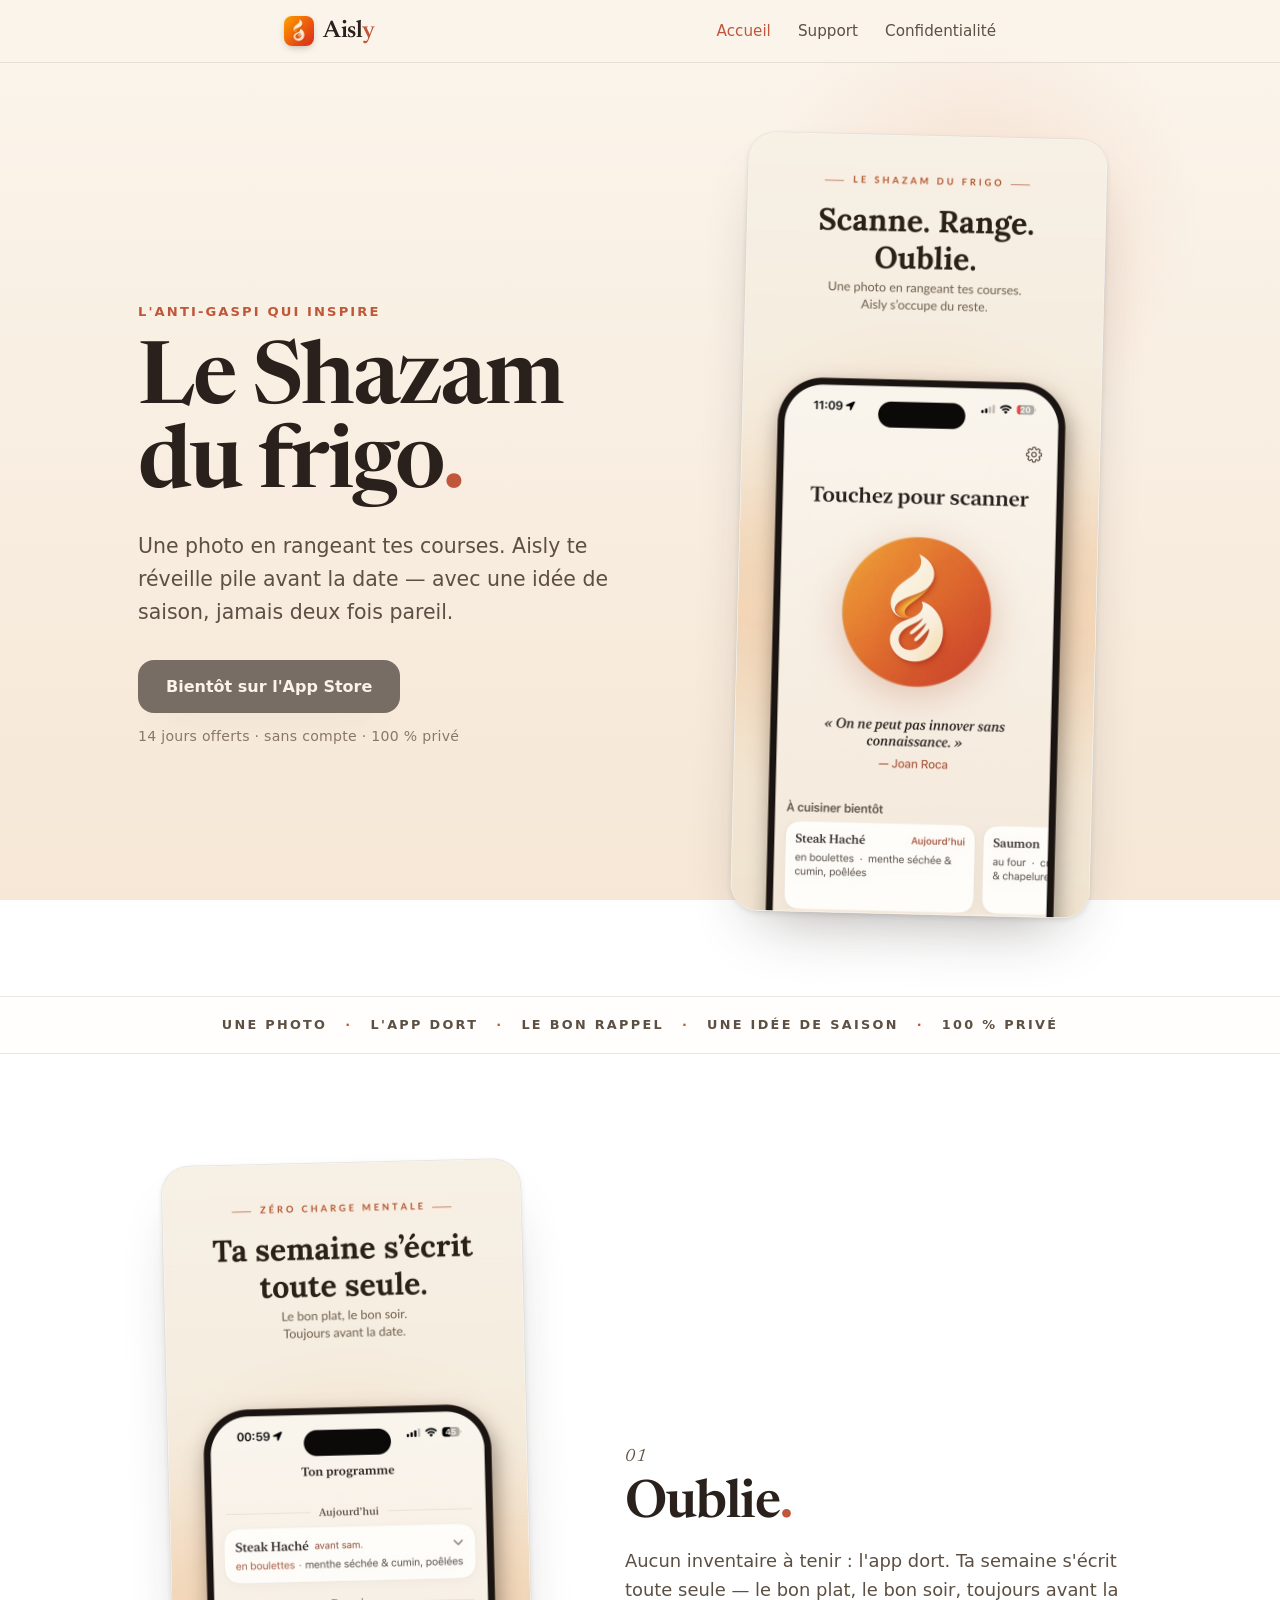
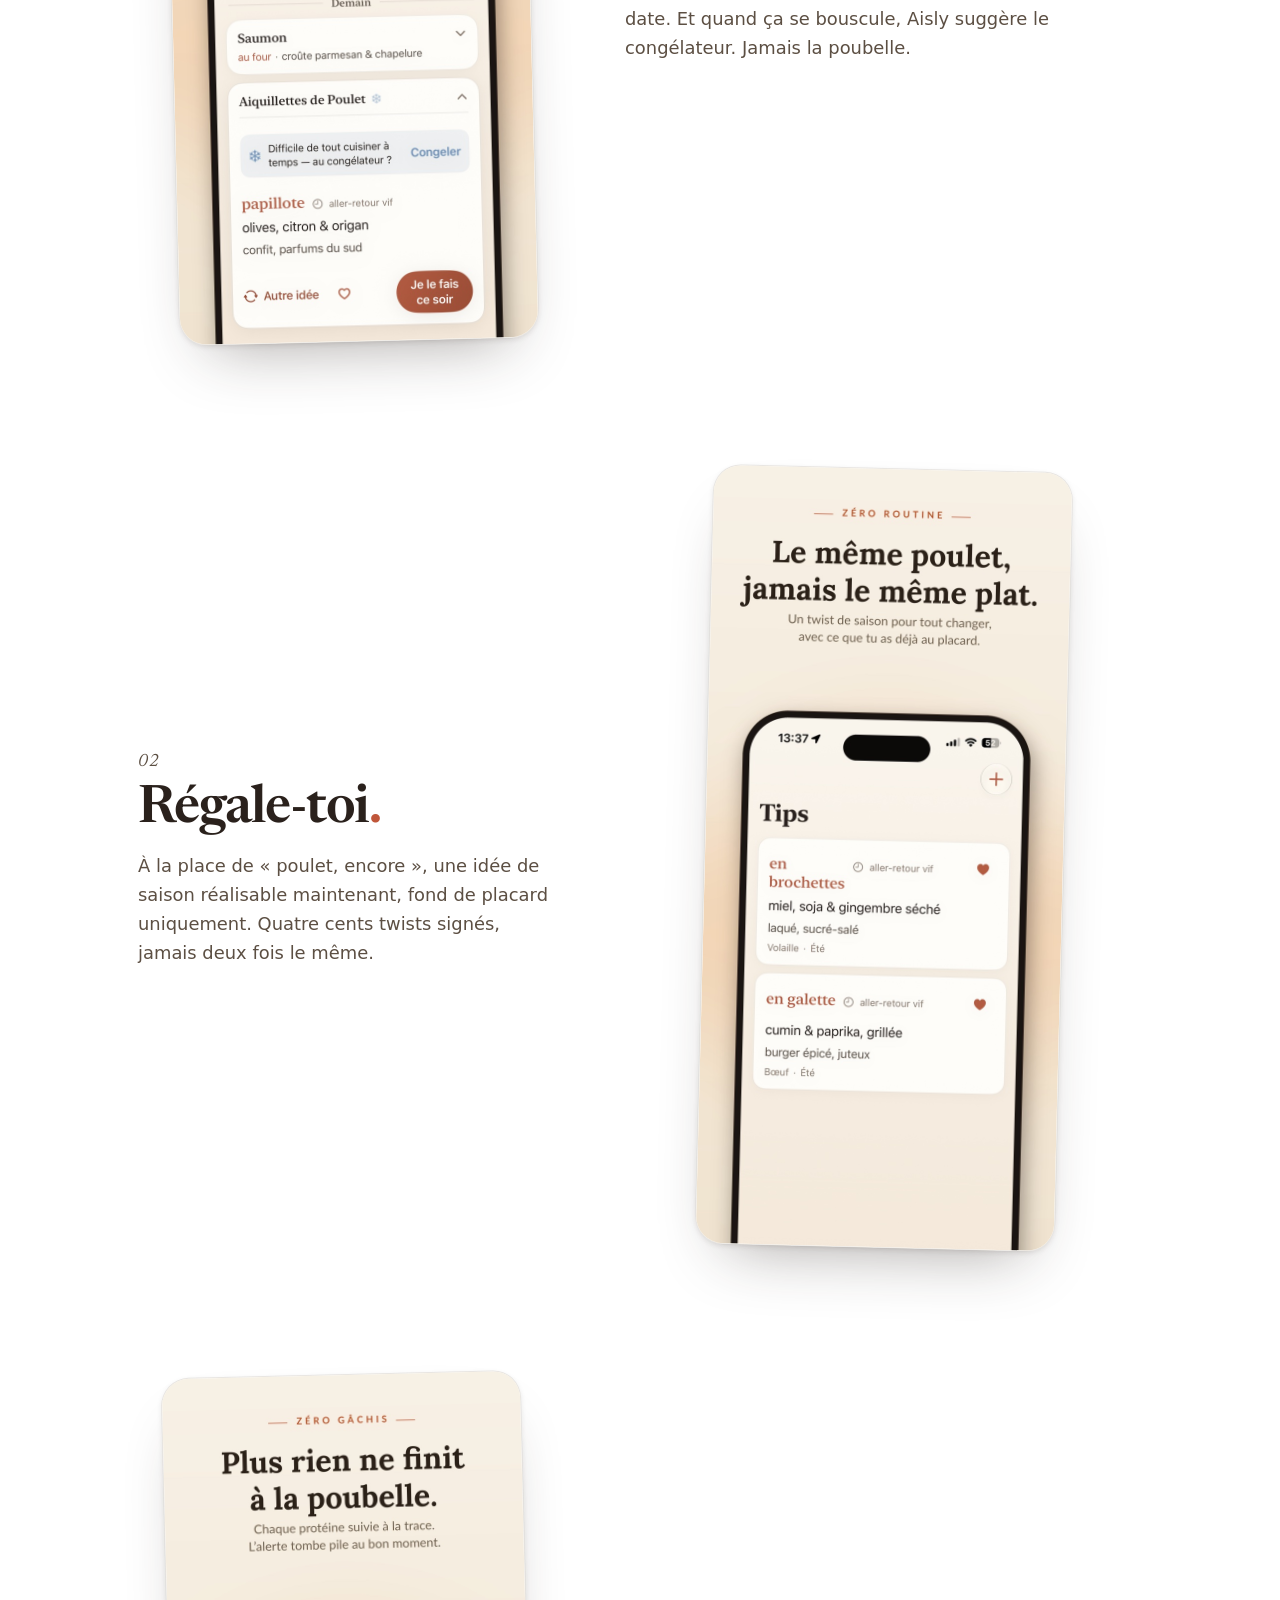
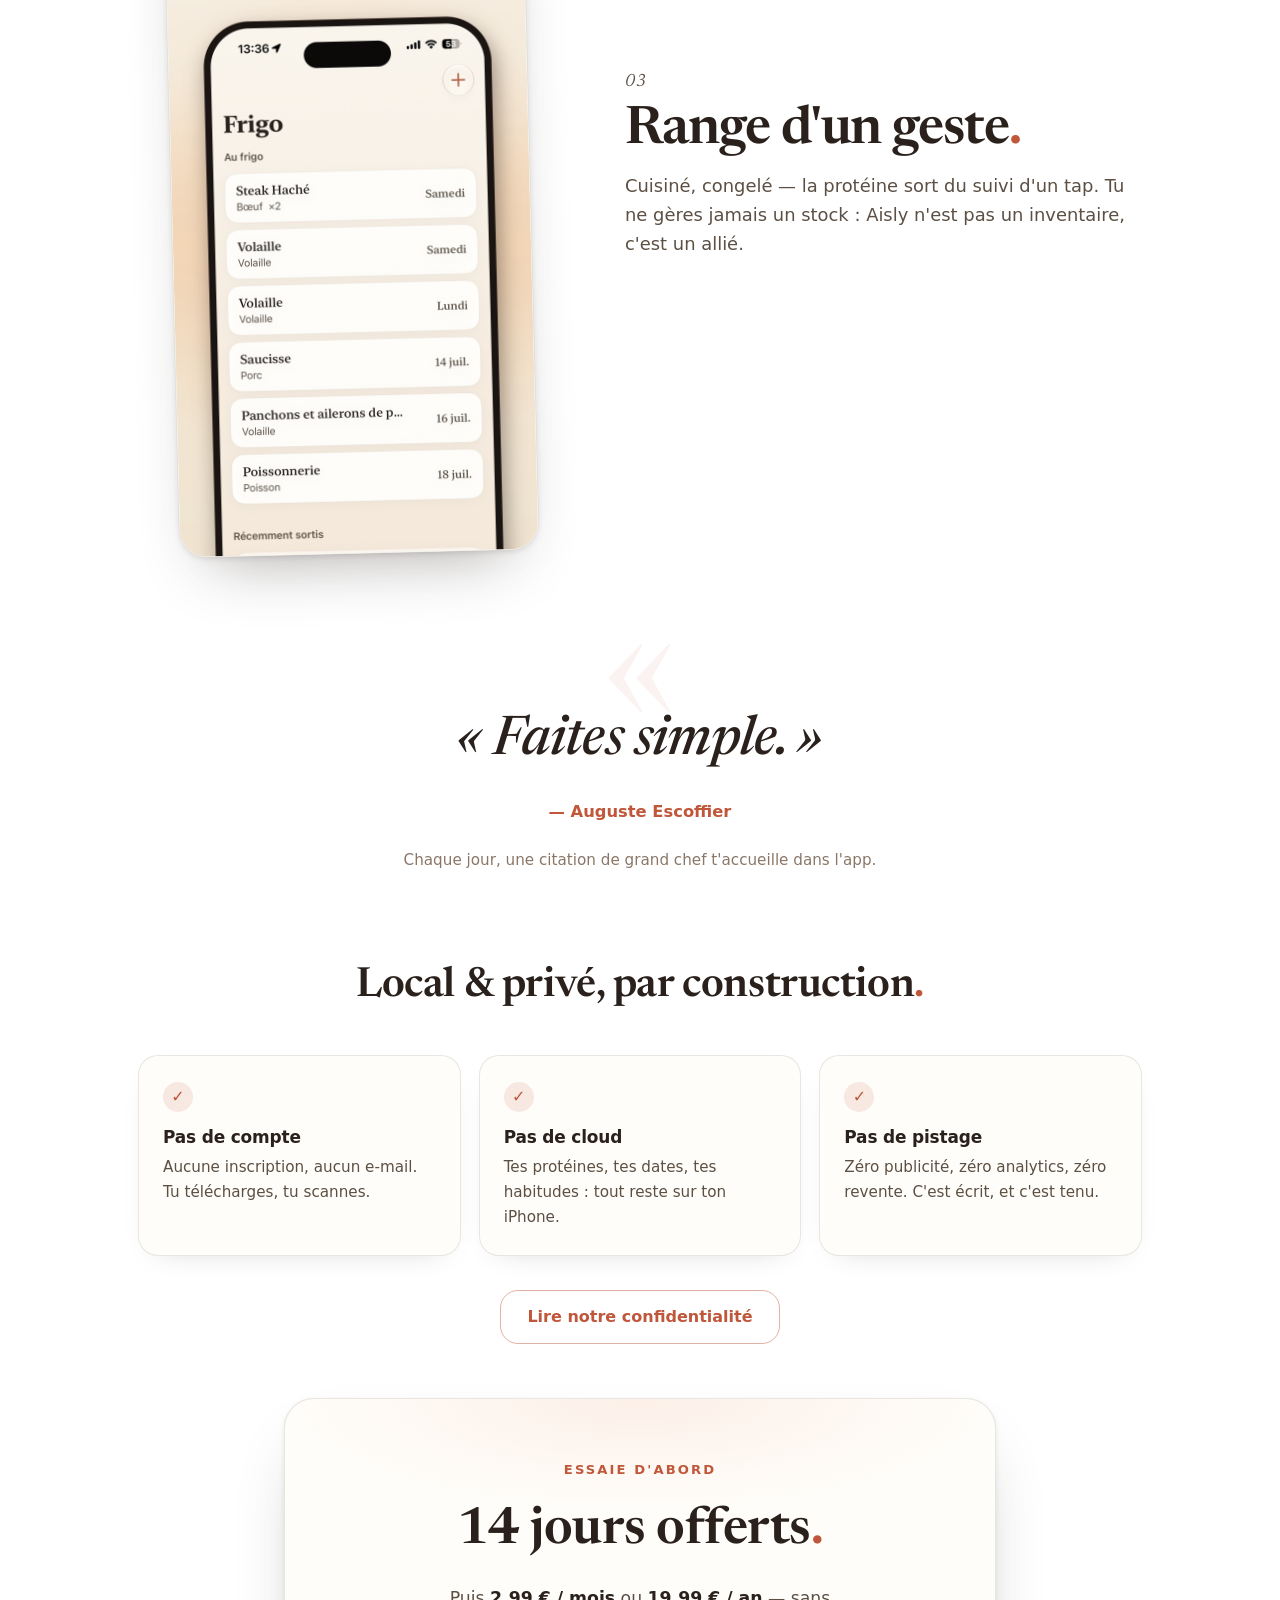
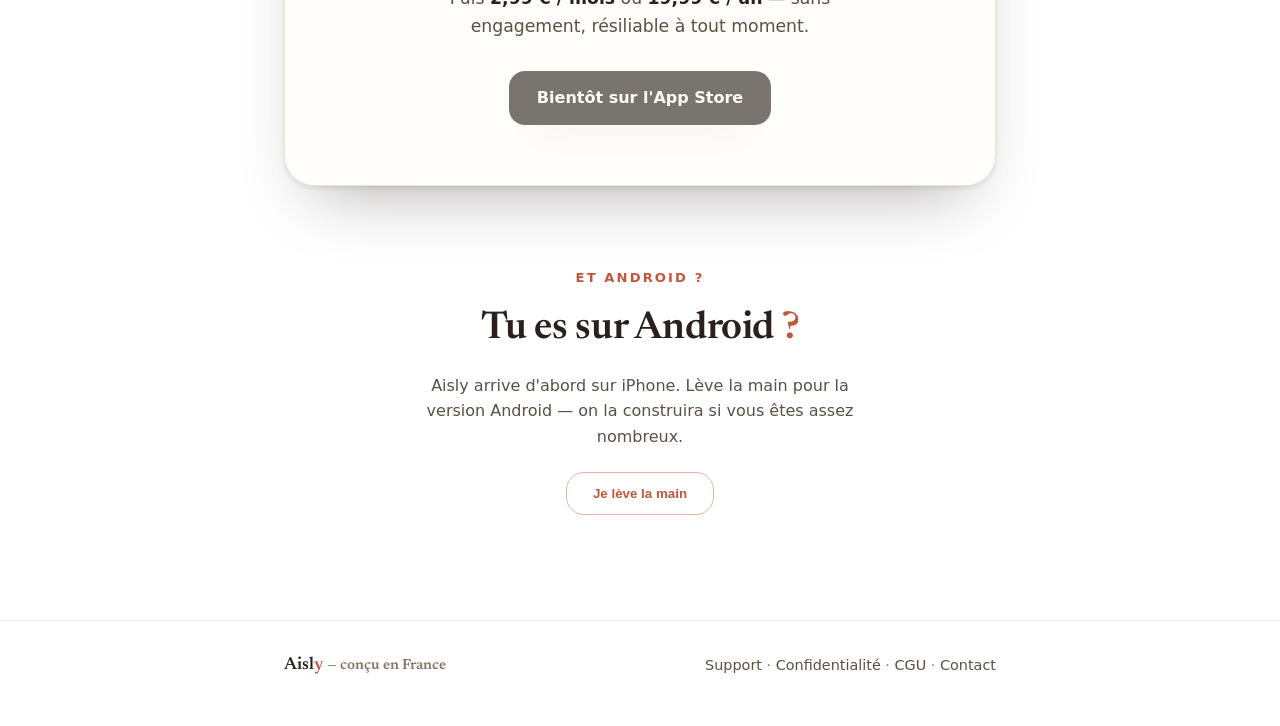
==== commit 8751caab: "feat: Android interest counter — anonymous hand-raise via Supabase Voluntary one-click counter ("Je " ====
--- a/index.html
+++ b/index.html
@@ -168,6 +168,15 @@
       </div>
     </div>
   </section>
+
+  <!-- ============ ANDROID ============ -->
+  <section class="android-strip wrap" data-reveal>
+    <p class="eyebrow">Et Android&nbsp;?</p>
+    <h2>Tu es sur Android<em class="dot">&nbsp;?</em></h2>
+    <p class="android-copy">Aisly arrive d'abord sur iPhone. Lève la main pour la version Android — on la construira si vous êtes assez nombreux.</p>
+    <button class="btn ghost" id="android-vote" type="button">Je lève la main</button>
+    <p class="android-count" id="android-count" hidden></p>
+  </section>
 </main>
 
 <footer class="site">
@@ -181,14 +190,61 @@
 (function () {
   if (window.matchMedia("(prefers-reduced-motion: reduce)").matches) {
     document.querySelectorAll("[data-reveal]").forEach(function (el) { el.classList.add("in"); });
-    return;
-  }
-  var io = new IntersectionObserver(function (entries) {
-    entries.forEach(function (e) {
-      if (e.isIntersecting) { e.target.classList.add("in"); io.unobserve(e.target); }
+  } else {
+    var io = new IntersectionObserver(function (entries) {
+      entries.forEach(function (e) {
+        if (e.isIntersecting) { e.target.classList.add("in"); io.unobserve(e.target); }
+      });
+    }, { threshold: 0.14 });
+    document.querySelectorAll("[data-reveal]").forEach(function (el) { io.observe(el); });
+  }
+
+  /* Compteur Android — Supabase (clé anonyme PUBLIQUE par design ; la RLS ne permet que
+     d'insérer une ligne anonyme et de lire le COMPTE, jamais les lignes). Un clic volontaire,
+     zéro donnée personnelle. Anti-double-clic via localStorage. Dégradation silencieuse. */
+  var SB_URL = "https://bocykgdzoyhjyslcqfdw.supabase.co";
+  var SB_KEY = "sb_publishable_YBMIYcHEUEzH9VW2YFRuxw_-sUu78Gz";
+  var VOTED_KEY = "aisly.androidHand";
+  var btn = document.getElementById("android-vote");
+  var countEl = document.getElementById("android-count");
+  if (!btn || !countEl) { return; }
+
+  function headers() {
+    return { "apikey": SB_KEY, "Authorization": "Bearer " + SB_KEY, "Content-Type": "application/json" };
+  }
+  function showCount(n) {
+    if (typeof n !== "number" || n < 1) { countEl.hidden = true; return; }
+    countEl.textContent = n === 1 ? "Déjà 1 main levée" : "Déjà " + n + " mains levées";
+    countEl.hidden = false;
+  }
+  function markVoted() {
+    btn.textContent = "Main levée ✓";
+    btn.disabled = true;
+    btn.classList.add("is-done");
+  }
+
+  if (localStorage.getItem(VOTED_KEY)) { markVoted(); }
+
+  fetch(SB_URL + "/rest/v1/rpc/android_interest_count", { method: "POST", headers: headers(), body: "{}" })
+    .then(function (r) { return r.json(); })
+    .then(function (n) { showCount(Number(n)); })
+    .catch(function () { /* hors-ligne : pas de compteur, le bouton reste utile */ });
+
+  btn.addEventListener("click", function () {
+    if (localStorage.getItem(VOTED_KEY)) { return; }
+    btn.disabled = true;
+    fetch(SB_URL + "/rest/v1/android_interest", {
+      method: "POST", headers: Object.assign(headers(), { "Prefer": "return=minimal" }), body: "{}"
+    }).then(function (r) {
+      if (!r.ok) { throw new Error(String(r.status)); }
+      localStorage.setItem(VOTED_KEY, "1");
+      markVoted();
+      var current = parseInt((countEl.textContent.match(/\d+/) || ["0"])[0], 10);
+      showCount(current + 1);
+    }).catch(function () {
+      btn.disabled = false;   /* échec réseau : on laisse retenter */
     });
-  }, { threshold: 0.14 });
-  document.querySelectorAll("[data-reveal]").forEach(function (el) { io.observe(el); });
+  });
 })();
 </script>
 </body>
--- a/style.css
+++ b/style.css
@@ -178,6 +178,14 @@
 .pricing-line { color: var(--ink-muted); font-size: 1.08rem; max-width: 44ch; margin: 0 auto; }
 .pricing-line strong { color: var(--ink); font-weight: 650; }
 
+/* ============ ANDROID (compteur de mains levées) ============ */
+.android-strip { text-align: center; padding-bottom: clamp(56px, 9vh, 110px); }
+.android-strip h2 { font-size: clamp(1.7rem, 3.4vw, 2.4rem); font-weight: 600; margin: 10px 0 12px; }
+.android-copy { color: var(--ink-muted); max-width: 46ch; margin: 0 auto 22px; }
+.android-count { margin-top: 14px; color: var(--accent); font-weight: 600; font-size: 0.95rem; }
+.btn.is-done { opacity: 0.75; cursor: default; border-style: solid; }
+.btn:disabled { pointer-events: none; }
+
 /* ============ REVEALS (sobres, coupés sous reduced-motion) ============ */
 [data-reveal] { opacity: 0; transform: translateY(26px); transition: opacity .7s ease, transform .7s cubic-bezier(.2,.7,.2,1); }
 [data-reveal].in { opacity: 1; transform: none; }
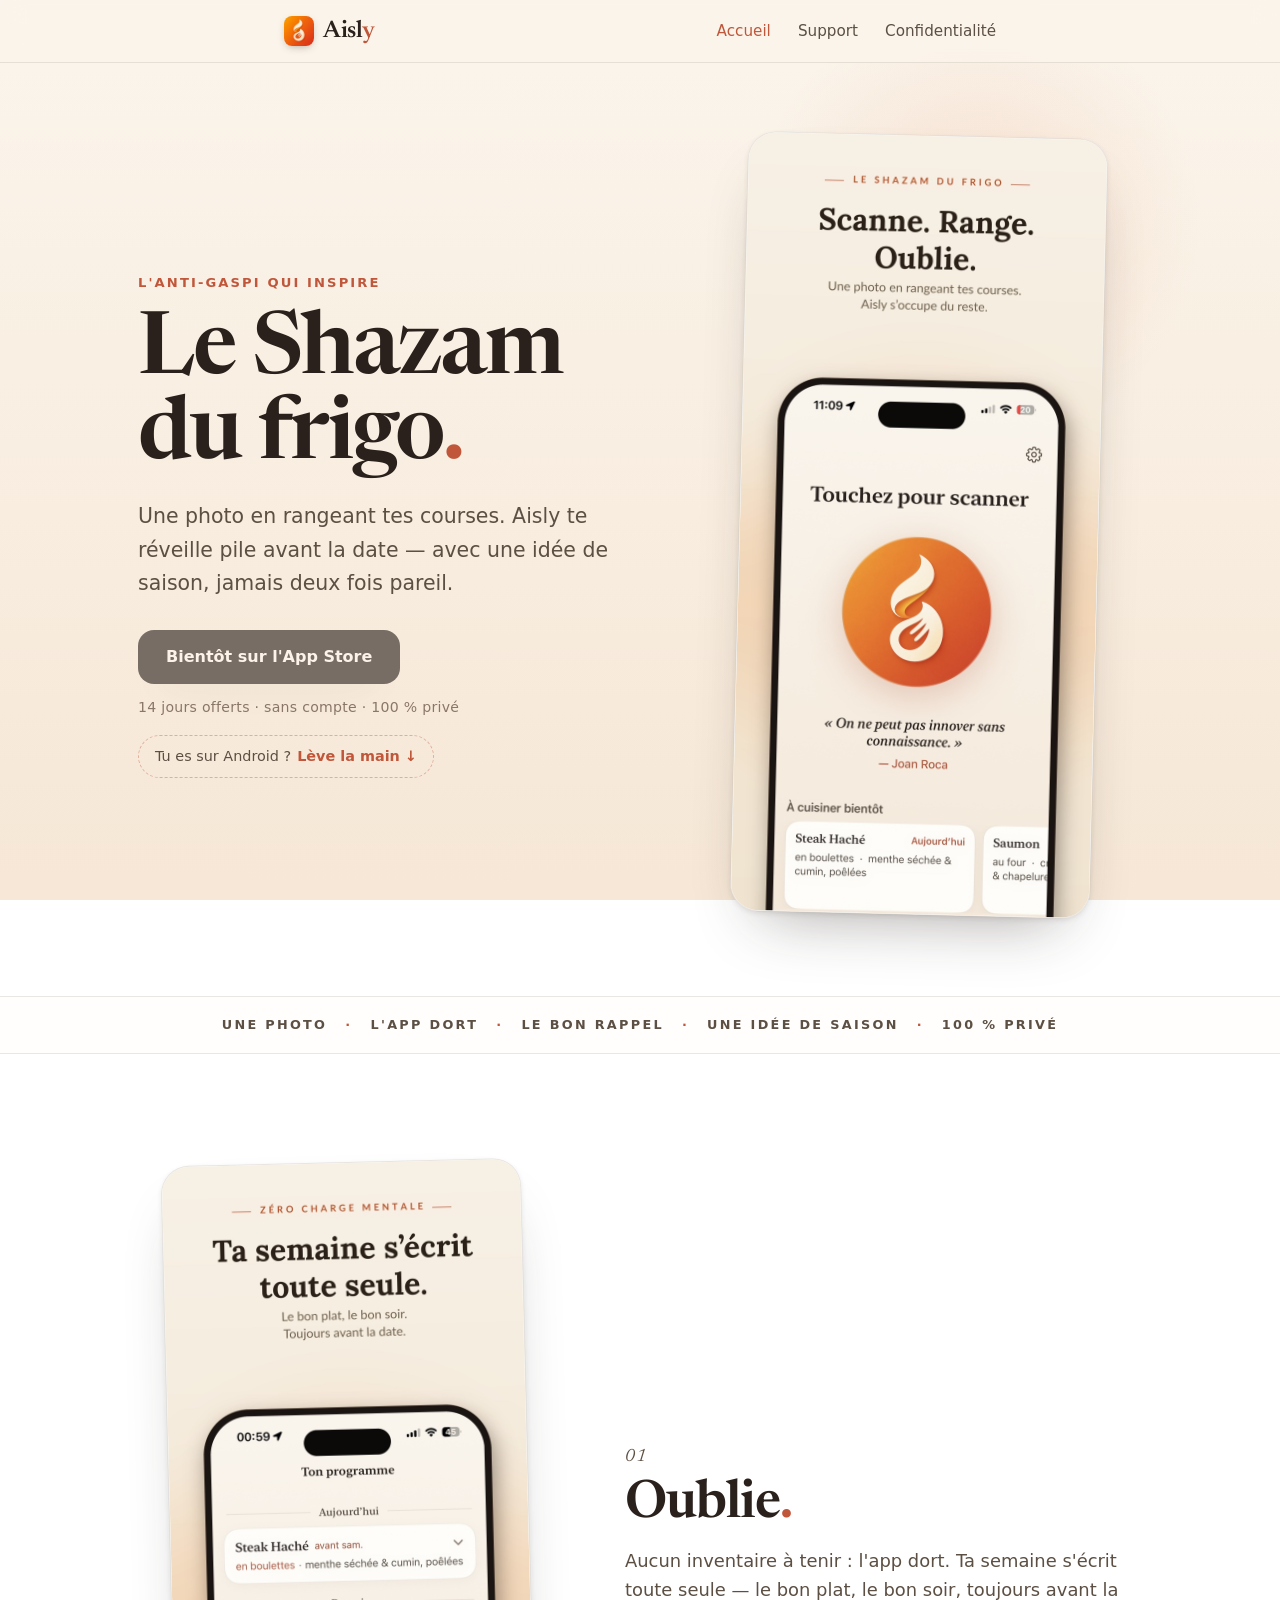
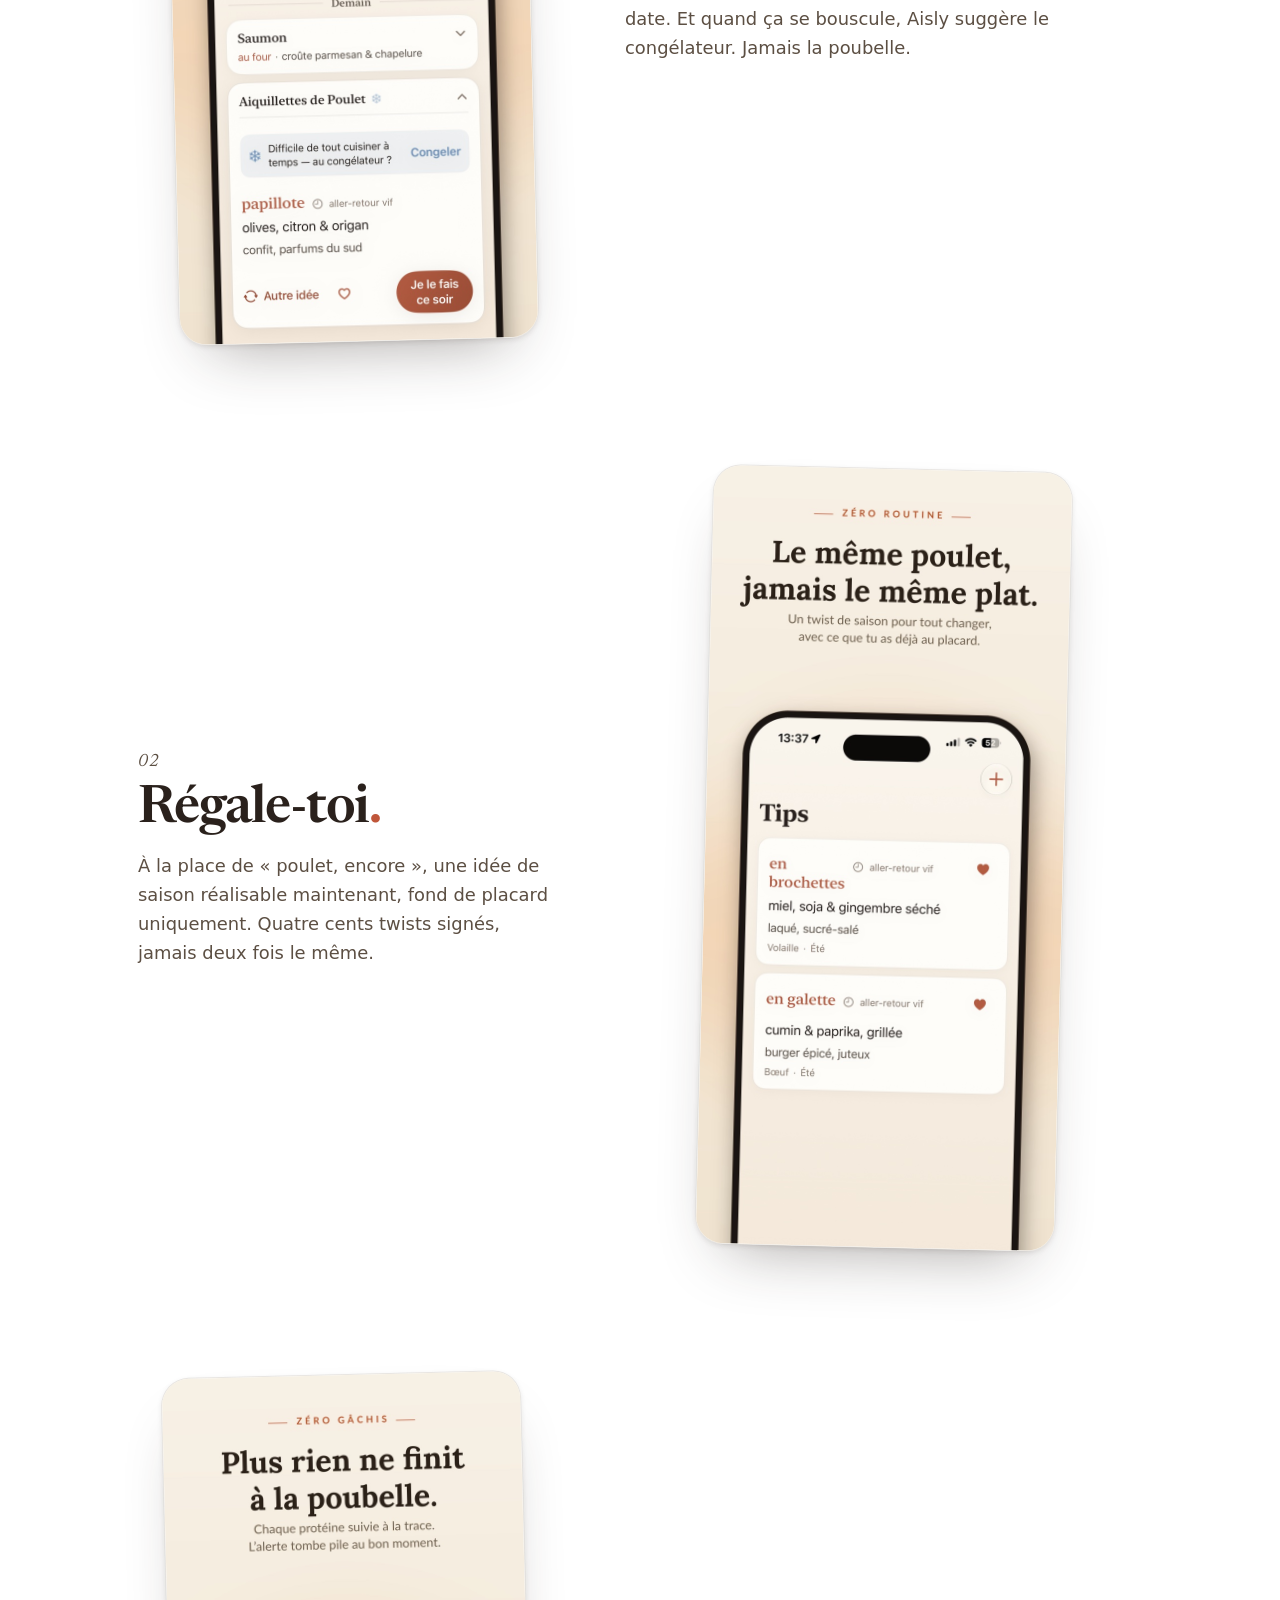
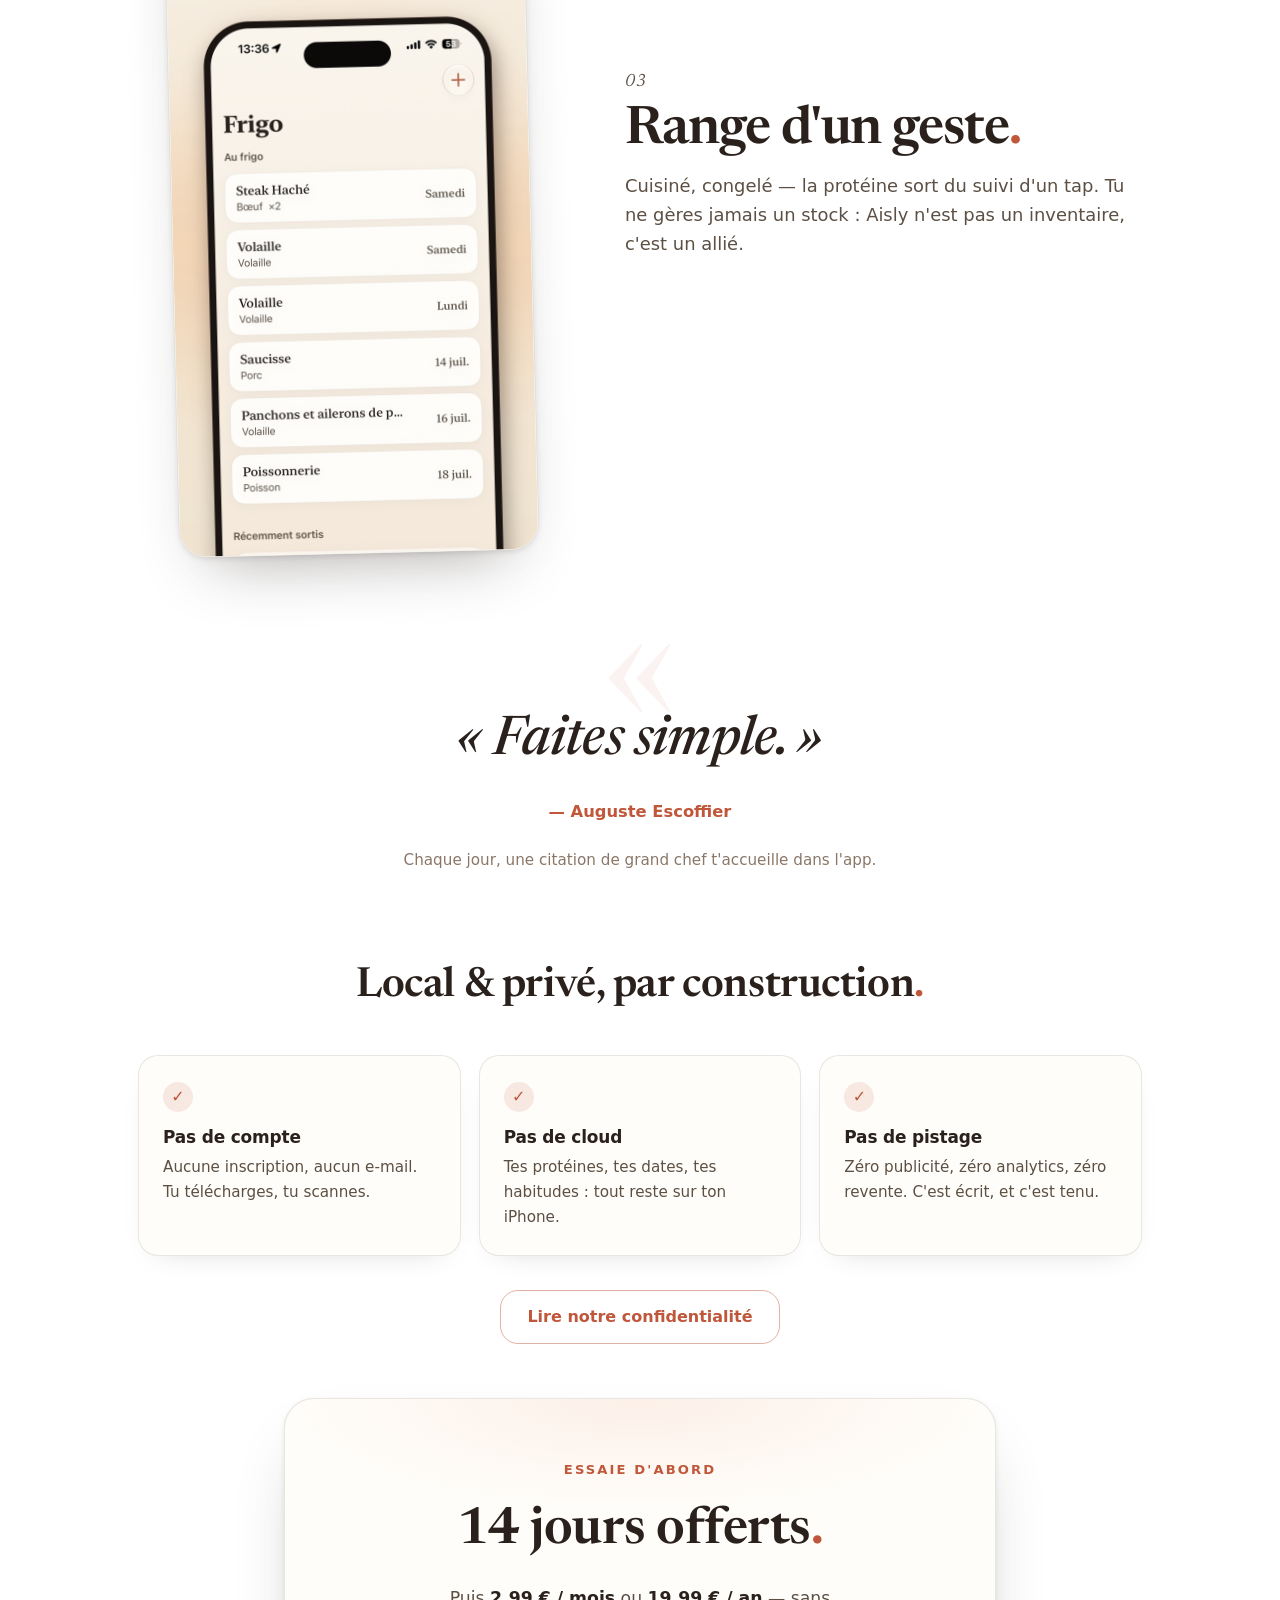
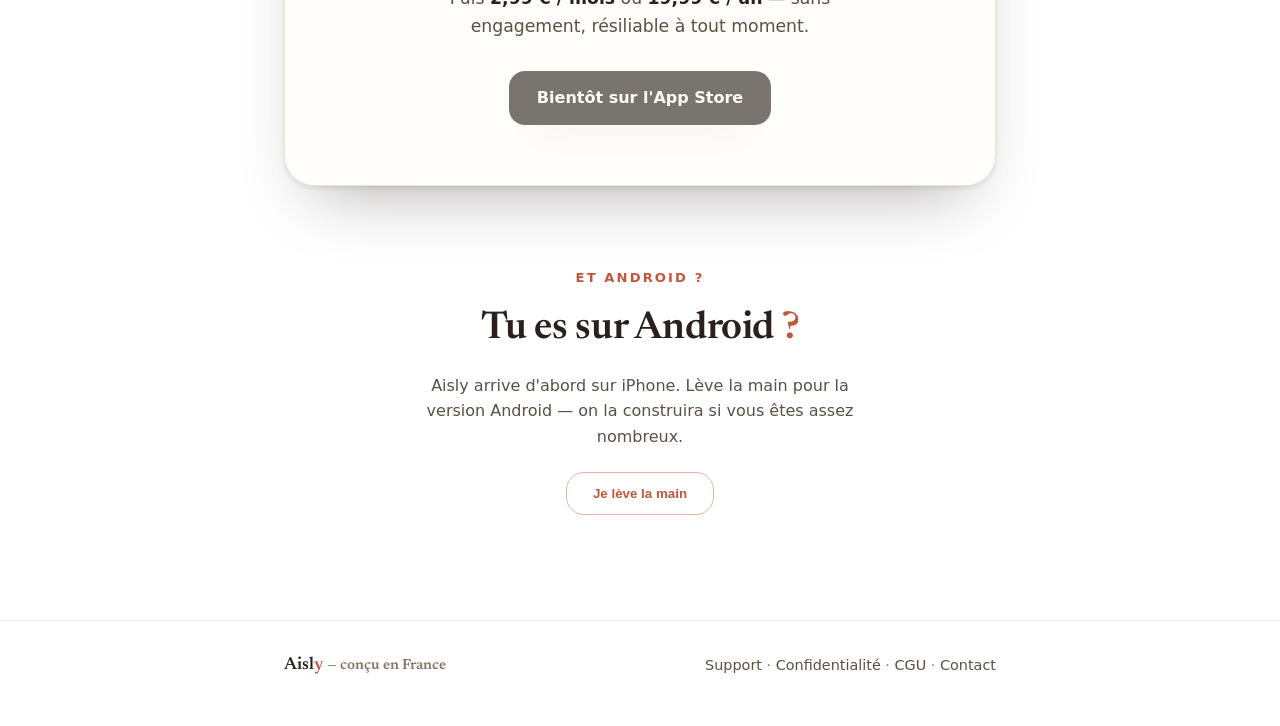
==== commit 37305d33: "feat: hero Android chip + moderation console (Supabase Auth + RLS) - Android hand-raise callout now " ====
--- a/index.html
+++ b/index.html
@@ -82,6 +82,7 @@
       <div class="store">
         <span class="store-badge is-soon" aria-disabled="true">Bientôt sur l'App&nbsp;Store</span>
         <p class="store-note">14 jours offerts · sans compte · 100&nbsp;% privé</p>
+        <a class="android-chip" href="#android">Tu es sur Android&nbsp;? <strong>Lève la main&nbsp;↓</strong></a>
       </div>
     </div>
     <figure class="hero-visual" data-reveal>
@@ -170,7 +171,7 @@
   </section>
 
   <!-- ============ ANDROID ============ -->
-  <section class="android-strip wrap" data-reveal>
+  <section class="android-strip wrap" id="android" data-reveal>
     <p class="eyebrow">Et Android&nbsp;?</p>
     <h2>Tu es sur Android<em class="dot">&nbsp;?</em></h2>
     <p class="android-copy">Aisly arrive d'abord sur iPhone. Lève la main pour la version Android — on la construira si vous êtes assez nombreux.</p>
--- a/style.css
+++ b/style.css
@@ -96,6 +96,15 @@
 a.store-badge:hover { transform: translateY(-2px); box-shadow: 0 24px 48px -24px rgba(42,33,28,.5); }
 .store-badge.is-soon { opacity: 0.62; cursor: default; }
 .store-note { margin-top: 12px; color: var(--ink-soft); font-size: 0.88rem; letter-spacing: 0.02em; }
+/* Encart Android du hero (visible SANS scroller) — renvoie à la section compteur. */
+.android-chip {
+  display: inline-flex; align-items: baseline; gap: 6px; margin-top: 16px;
+  padding: 9px 16px; border: 1px dashed rgba(192, 86, 58, 0.4); border-radius: 999px;
+  color: var(--ink-muted); font-size: 0.9rem; text-decoration: none;
+  transition: border-color .15s, background .15s;
+}
+.android-chip strong { color: var(--accent); font-weight: 600; }
+.android-chip:hover { border-color: var(--accent); background: rgba(192, 86, 58, 0.05); }
 
 .hero-visual { display: flex; justify-content: center; }
 
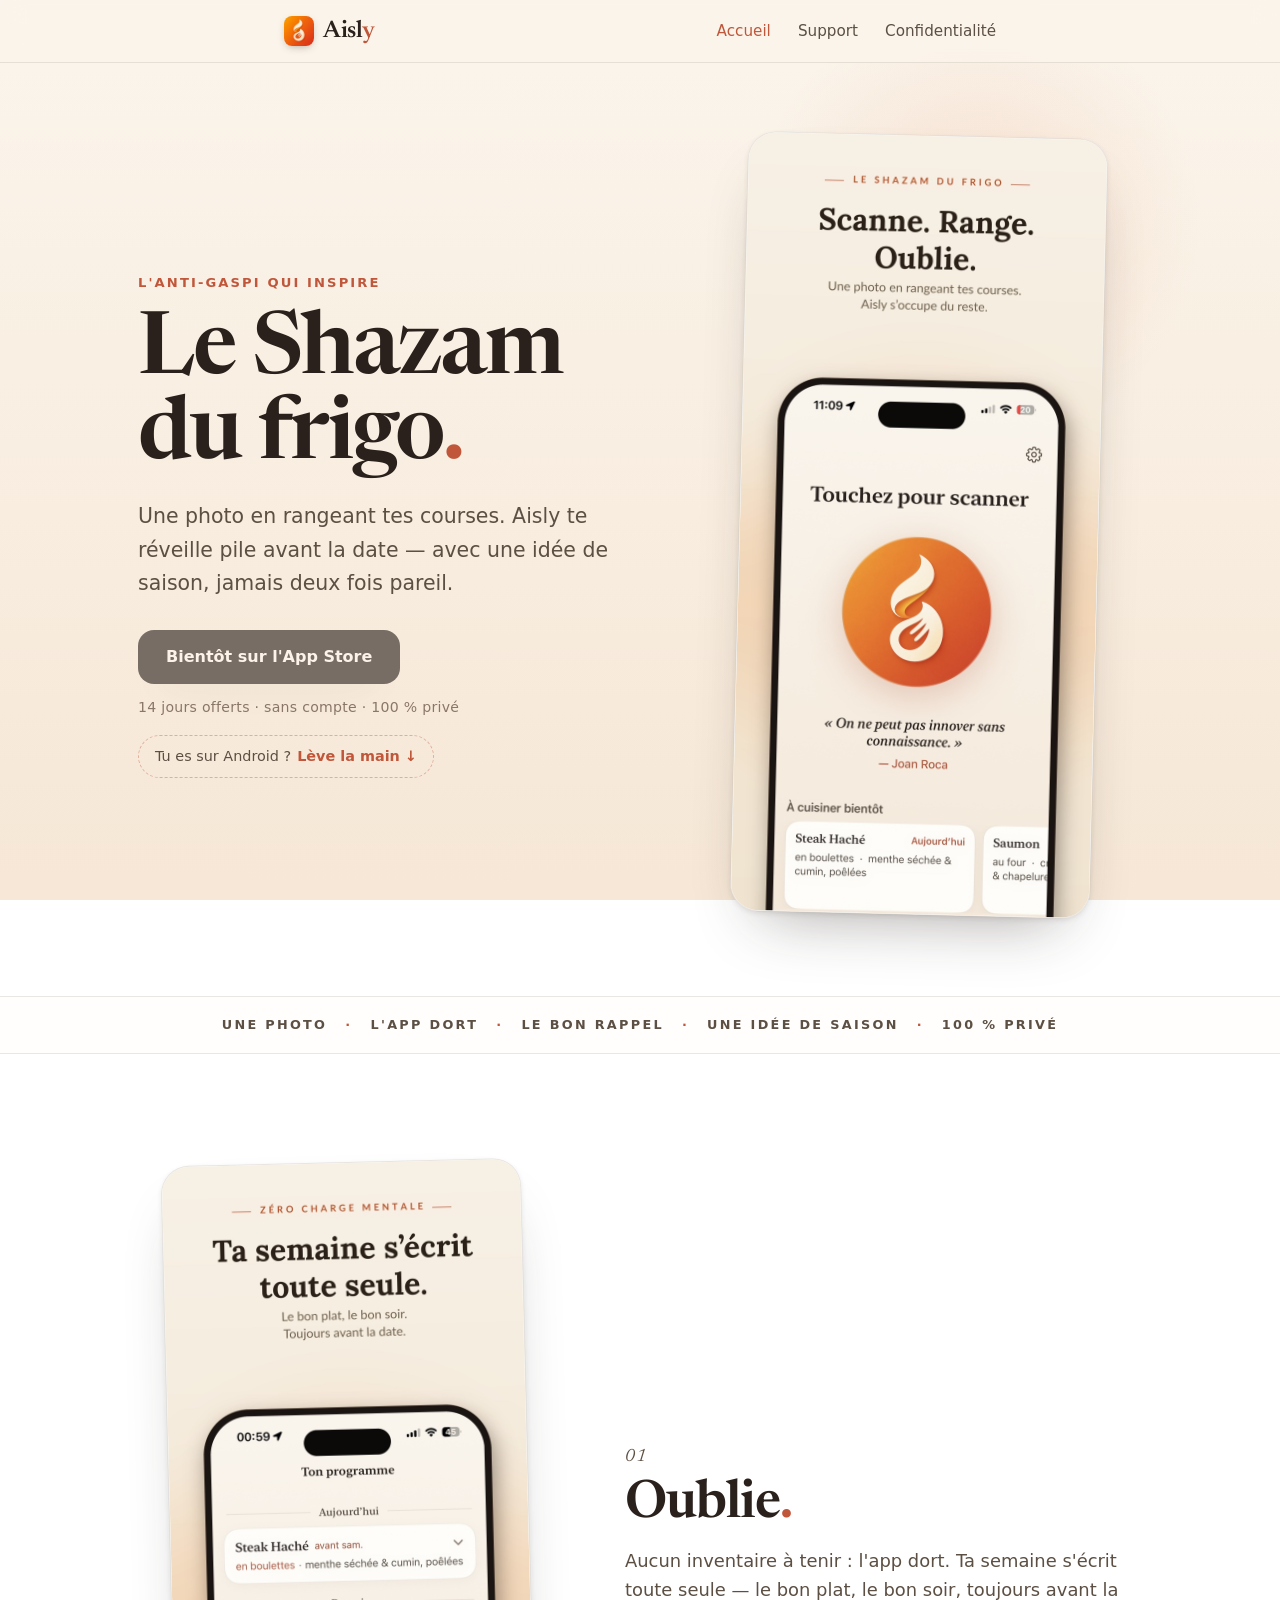
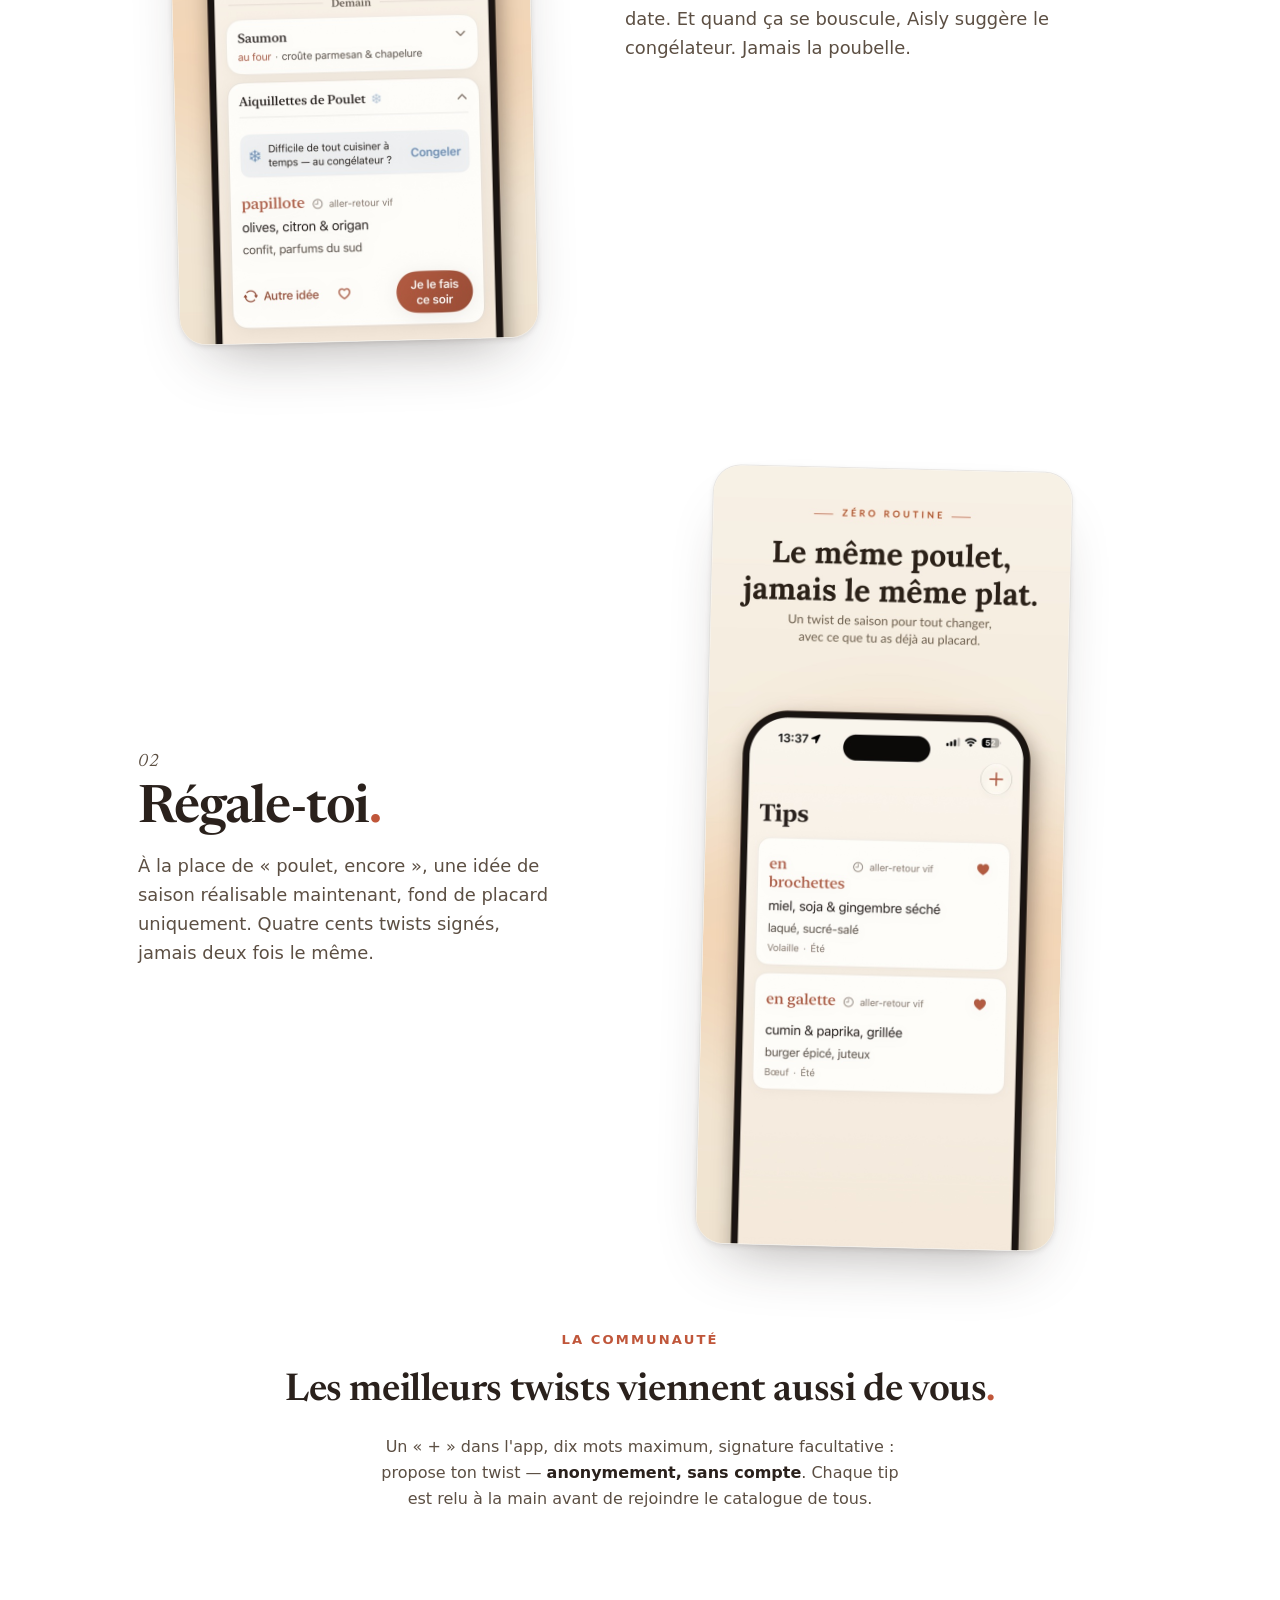
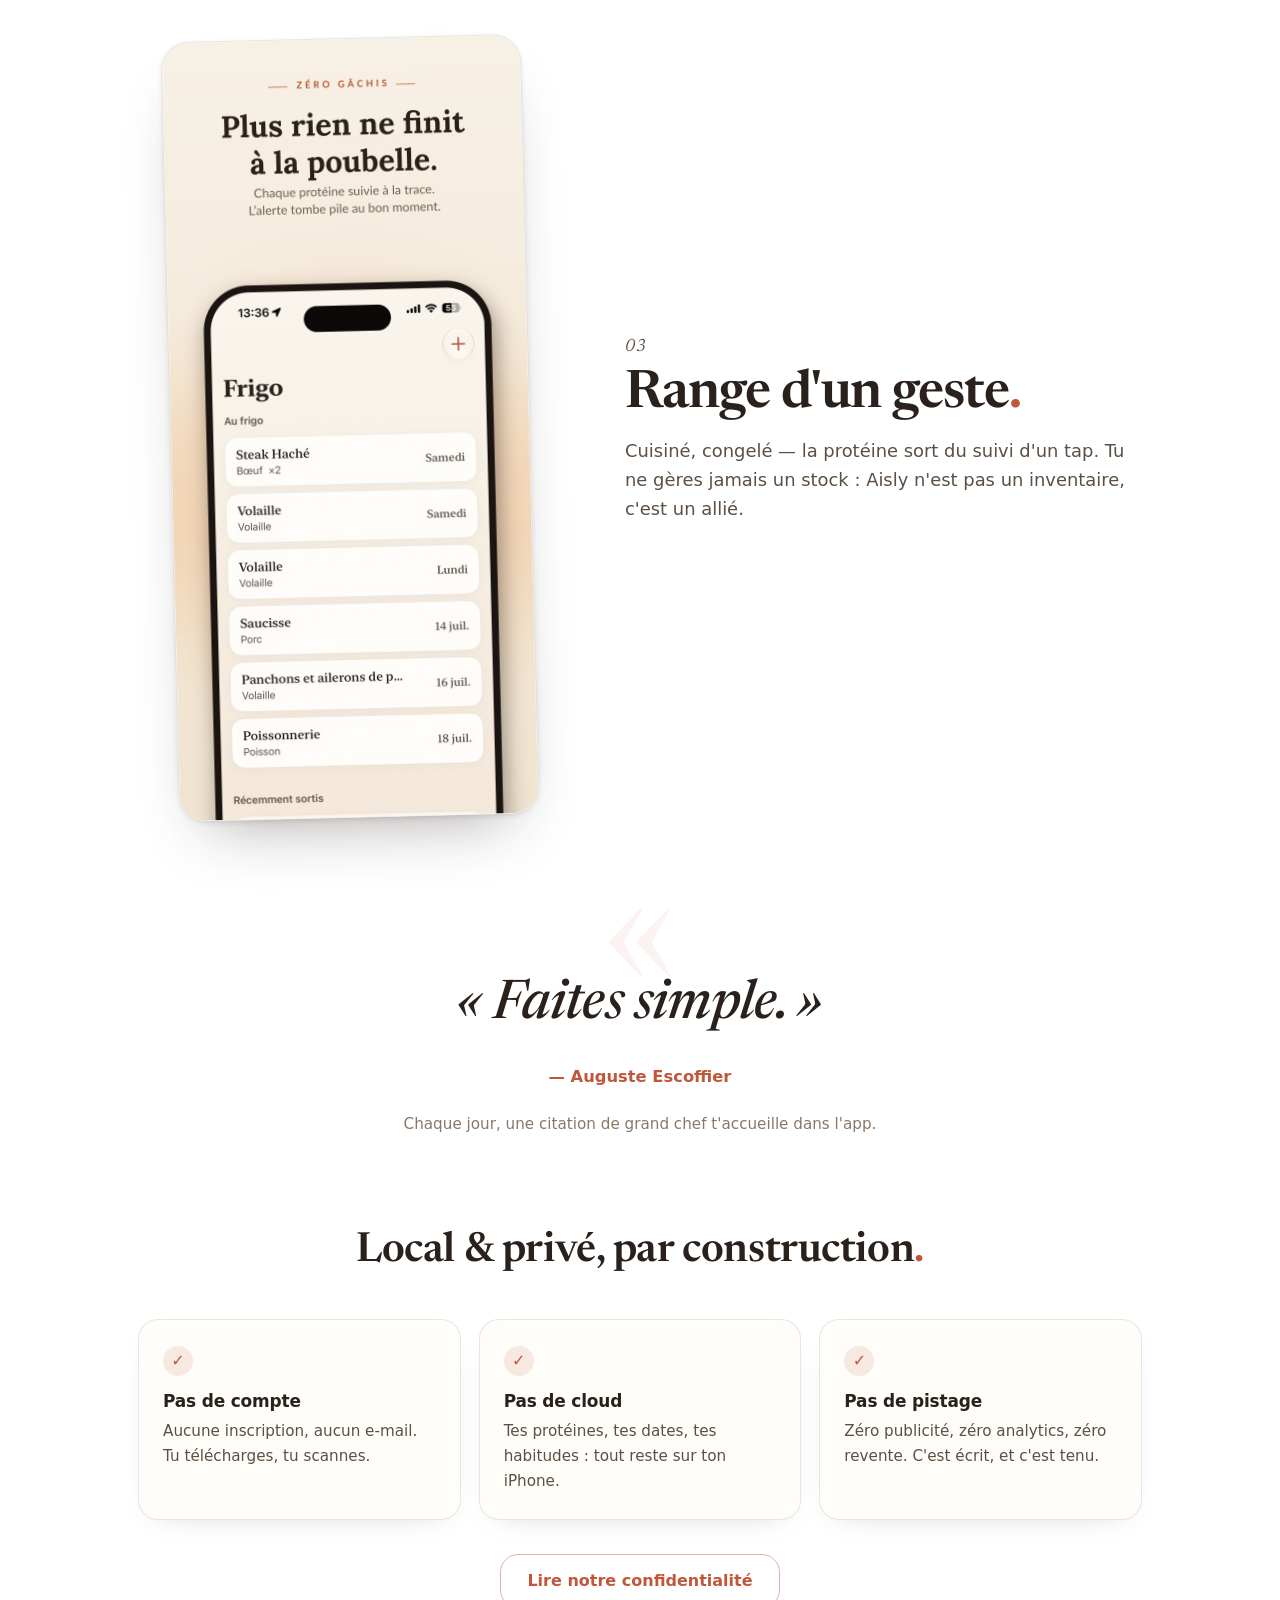
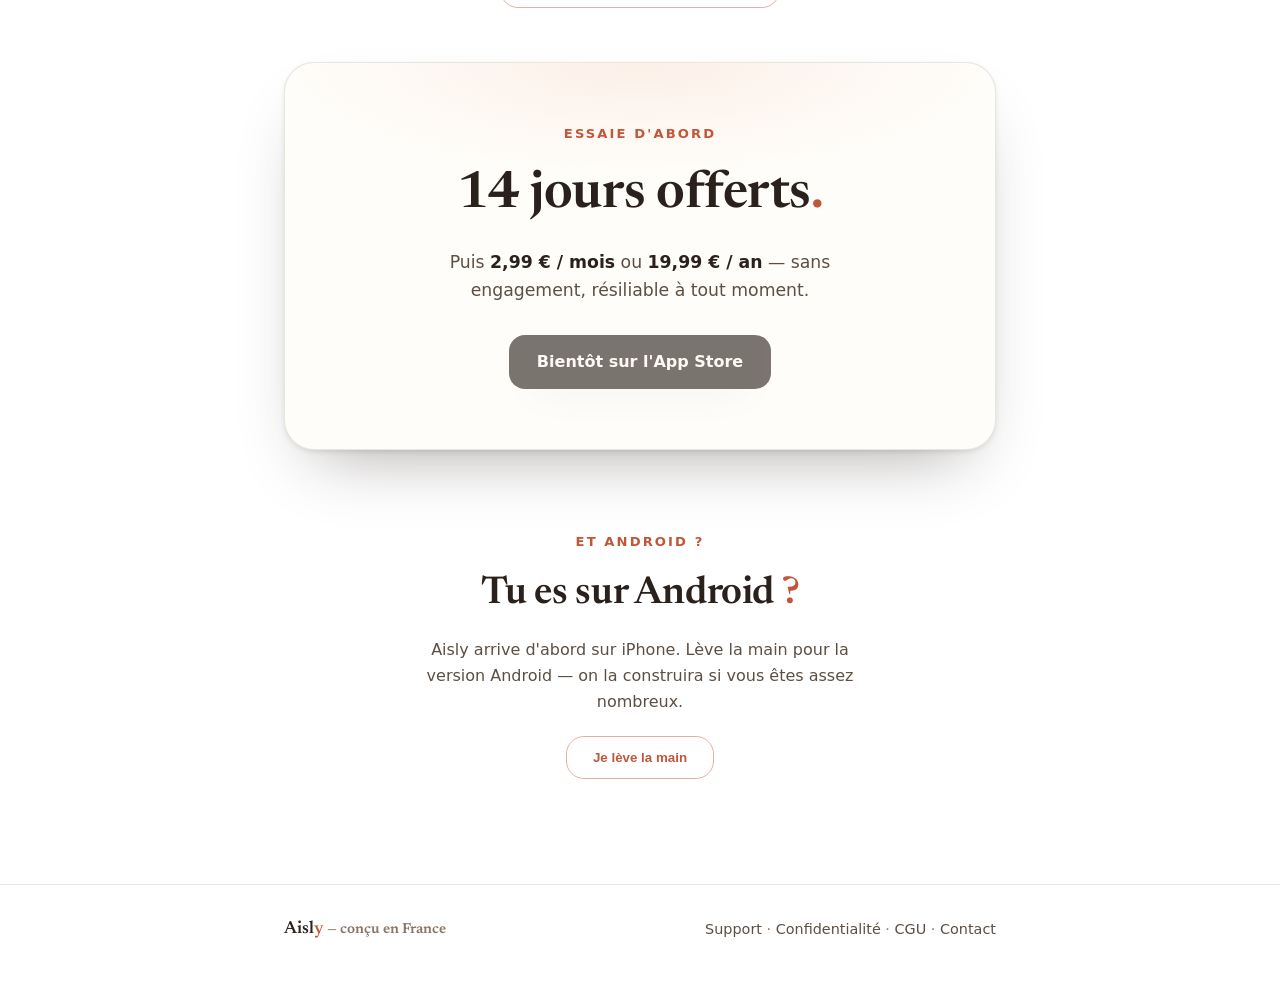
==== commit d42b4afd: "feat: community section — anonymous tip submissions, hand-moderated Editorial strip after the tips a" ====
--- a/index.html
+++ b/index.html
@@ -124,6 +124,13 @@
     </div>
   </section>
 
+  <!-- ============ COMMUNAUTÉ ============ -->
+  <section class="community-strip wrap" data-reveal>
+    <p class="eyebrow">La communauté</p>
+    <h2>Les meilleurs twists viennent aussi de vous<em class="dot">.</em></h2>
+    <p class="community-copy">Un «&nbsp;+&nbsp;» dans l'app, dix mots maximum, signature facultative&nbsp;: propose ton twist — <strong>anonymement, sans compte</strong>. Chaque tip est relu à la main avant de rejoindre le catalogue de tous.</p>
+  </section>
+
   <section class="act wrap-wide" data-reveal>
     <figure class="act-visual">
       <img class="poster tilt-l" src="img/frigo.jpg" width="720" height="1564" loading="lazy"
--- a/style.css
+++ b/style.css
@@ -187,6 +187,12 @@
 .pricing-line { color: var(--ink-muted); font-size: 1.08rem; max-width: 44ch; margin: 0 auto; }
 .pricing-line strong { color: var(--ink); font-weight: 650; }
 
+/* ============ COMMUNAUTÉ (encart éditorial) ============ */
+.community-strip { text-align: center; padding: clamp(8px, 2vh, 24px) 24px clamp(40px, 7vh, 80px); }
+.community-strip h2 { font-size: clamp(1.7rem, 3.4vw, 2.4rem); font-weight: 600; margin: 10px 0 12px; }
+.community-copy { color: var(--ink-muted); max-width: 52ch; margin: 0 auto; }
+.community-copy strong { color: var(--ink); font-weight: 650; }
+
 /* ============ ANDROID (compteur de mains levées) ============ */
 .android-strip { text-align: center; padding-bottom: clamp(56px, 9vh, 110px); }
 .android-strip h2 { font-size: clamp(1.7rem, 3.4vw, 2.4rem); font-weight: 600; margin: 10px 0 12px; }
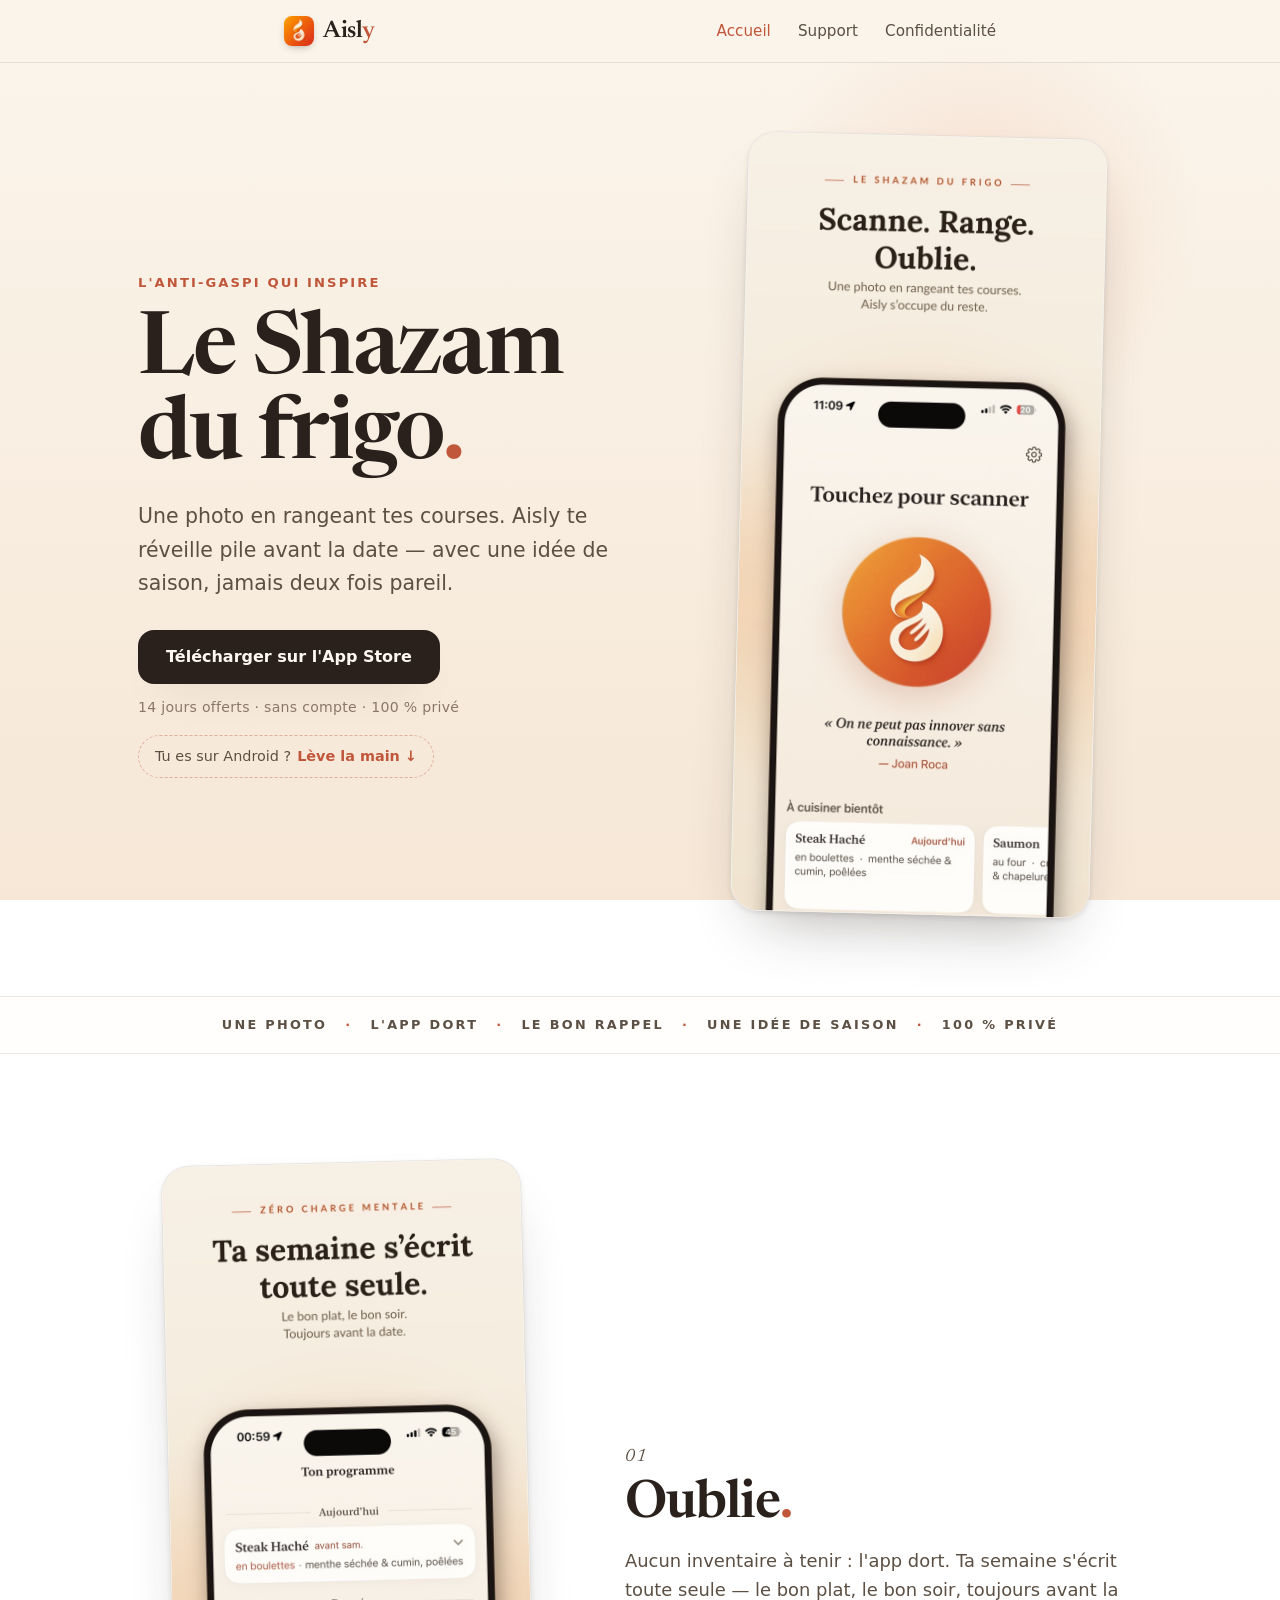
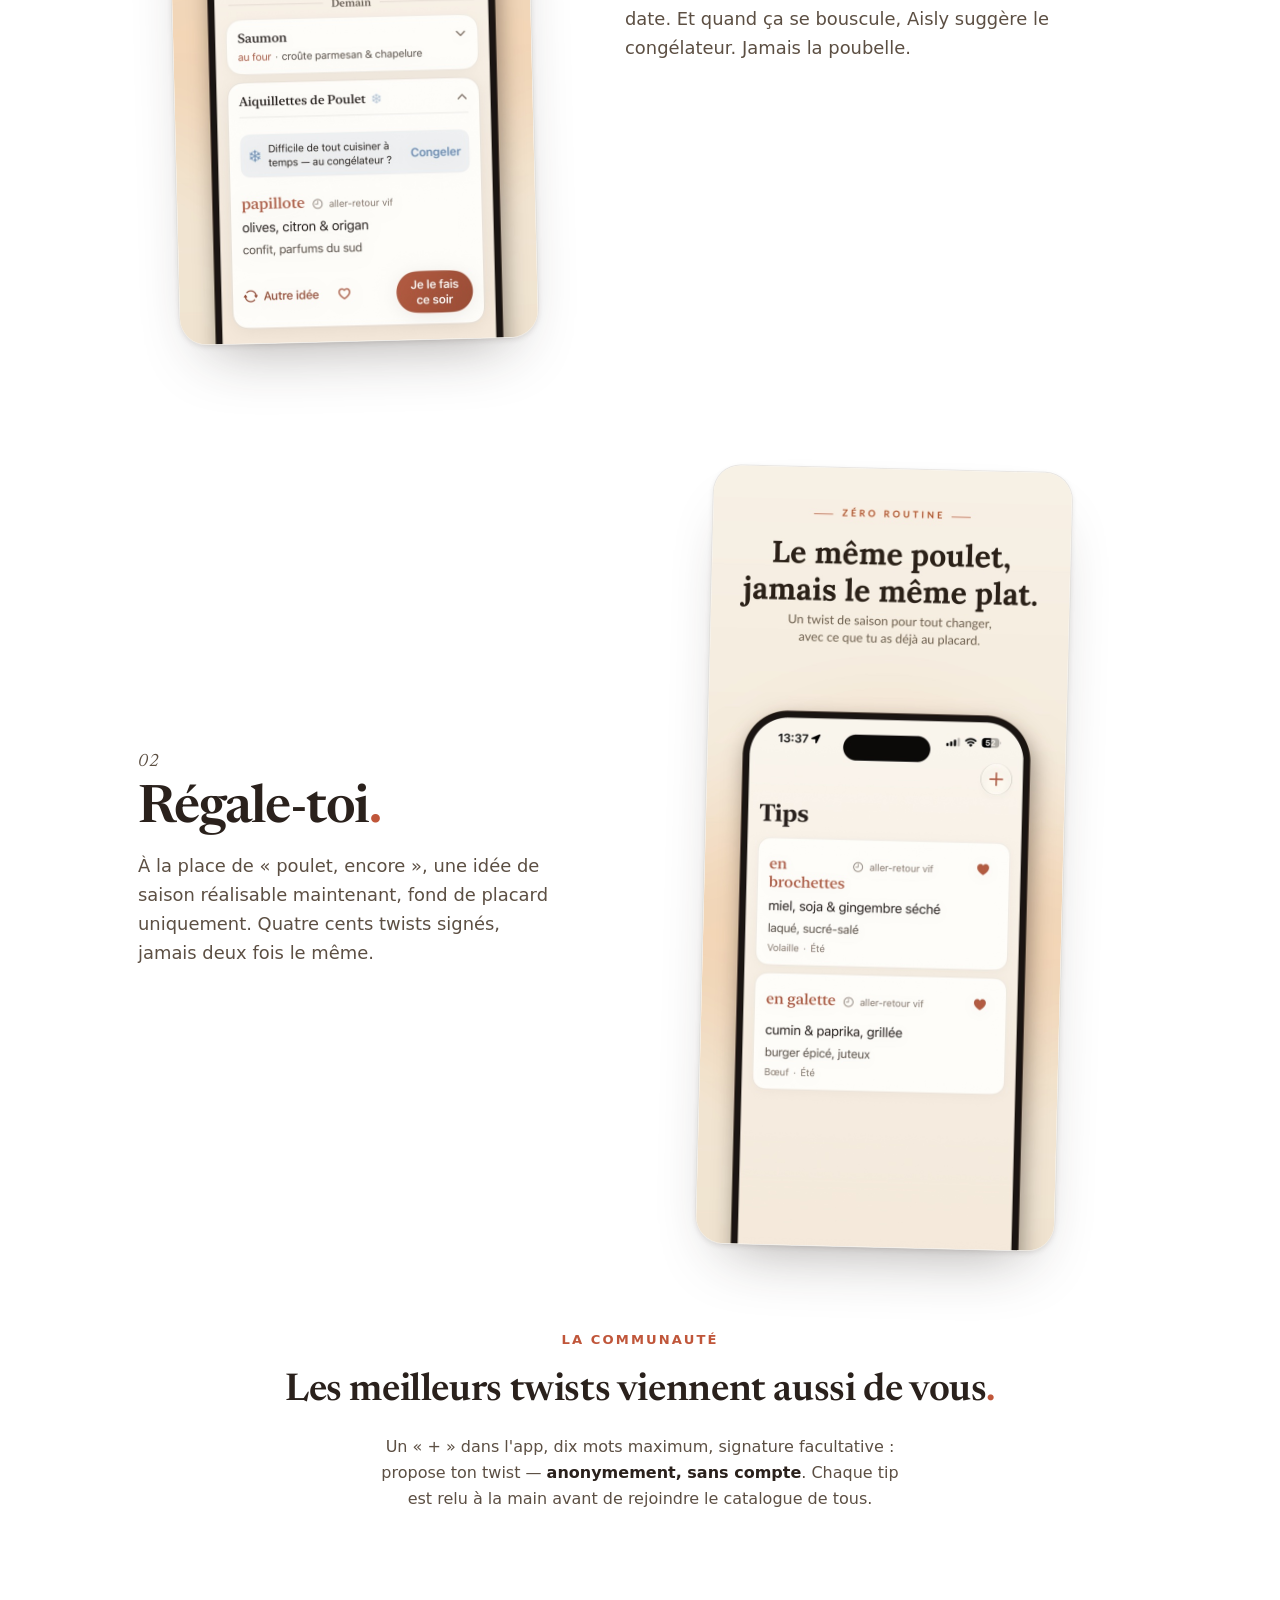
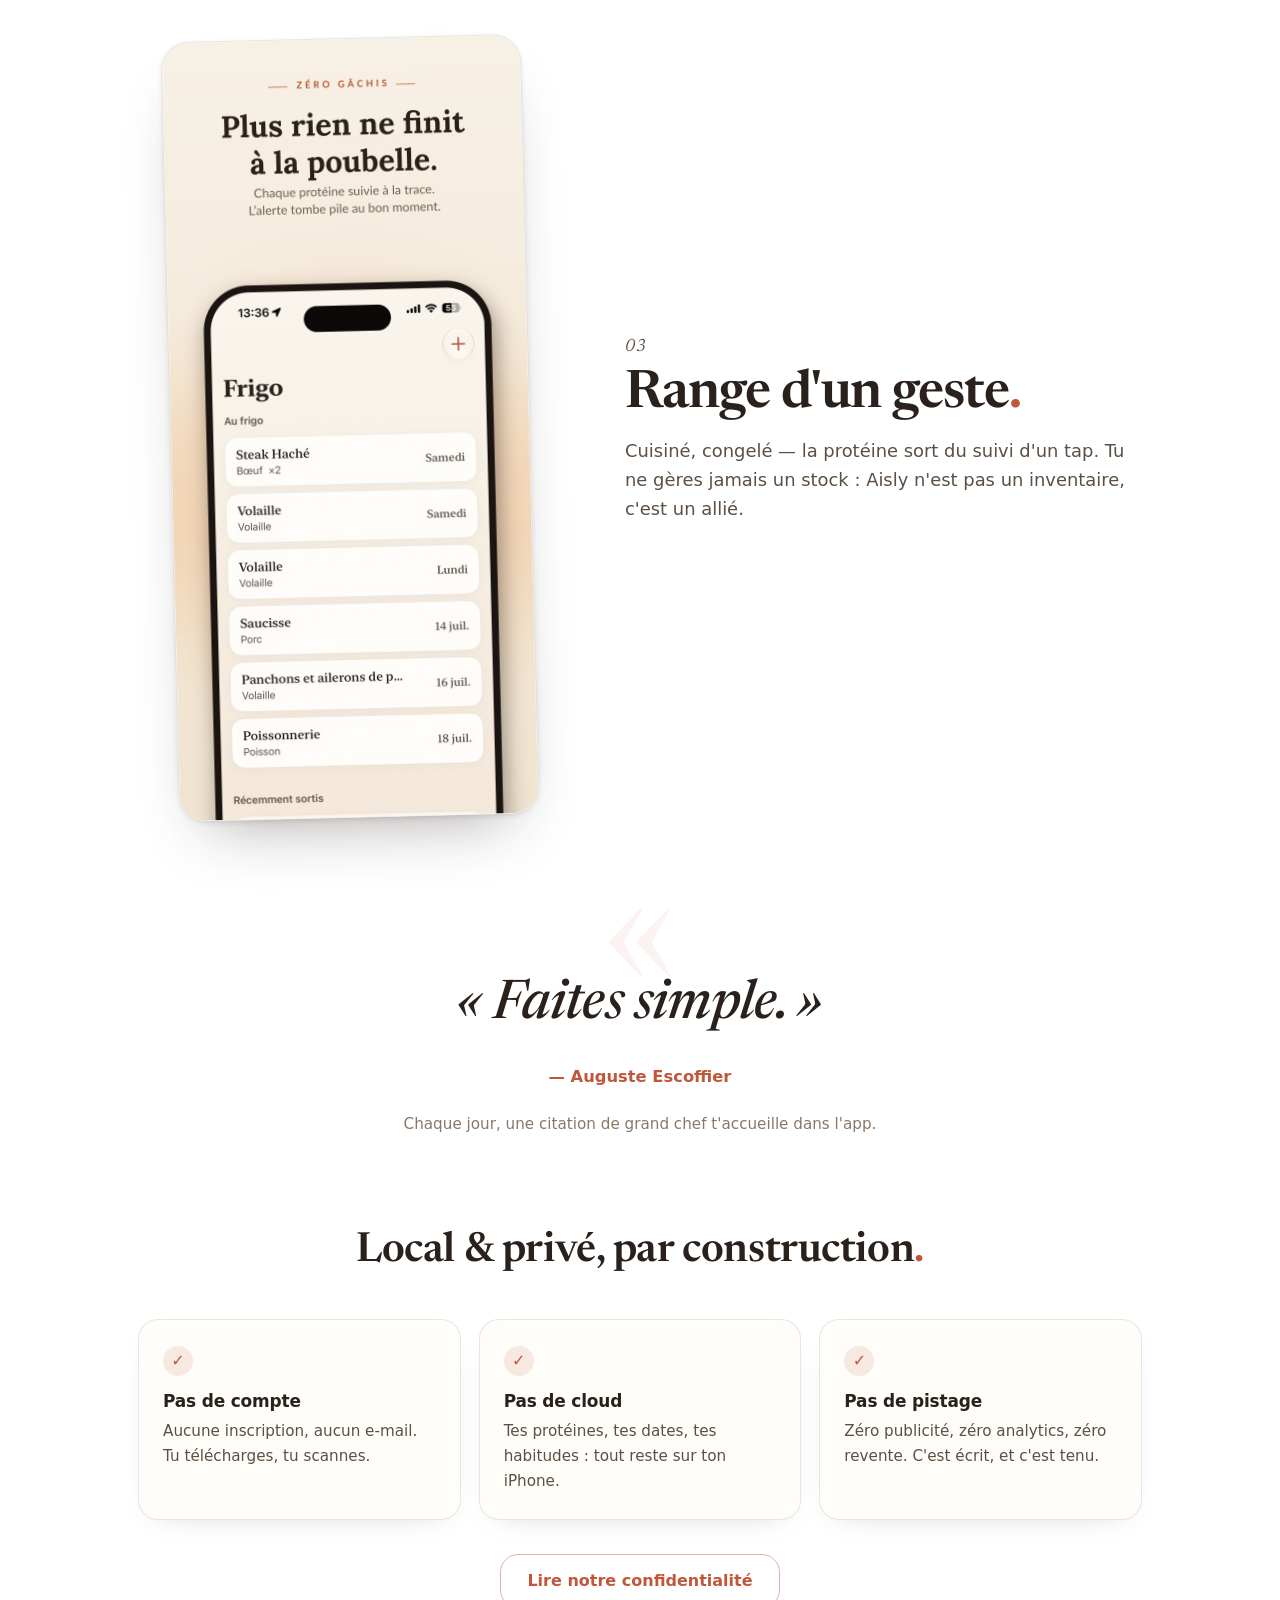
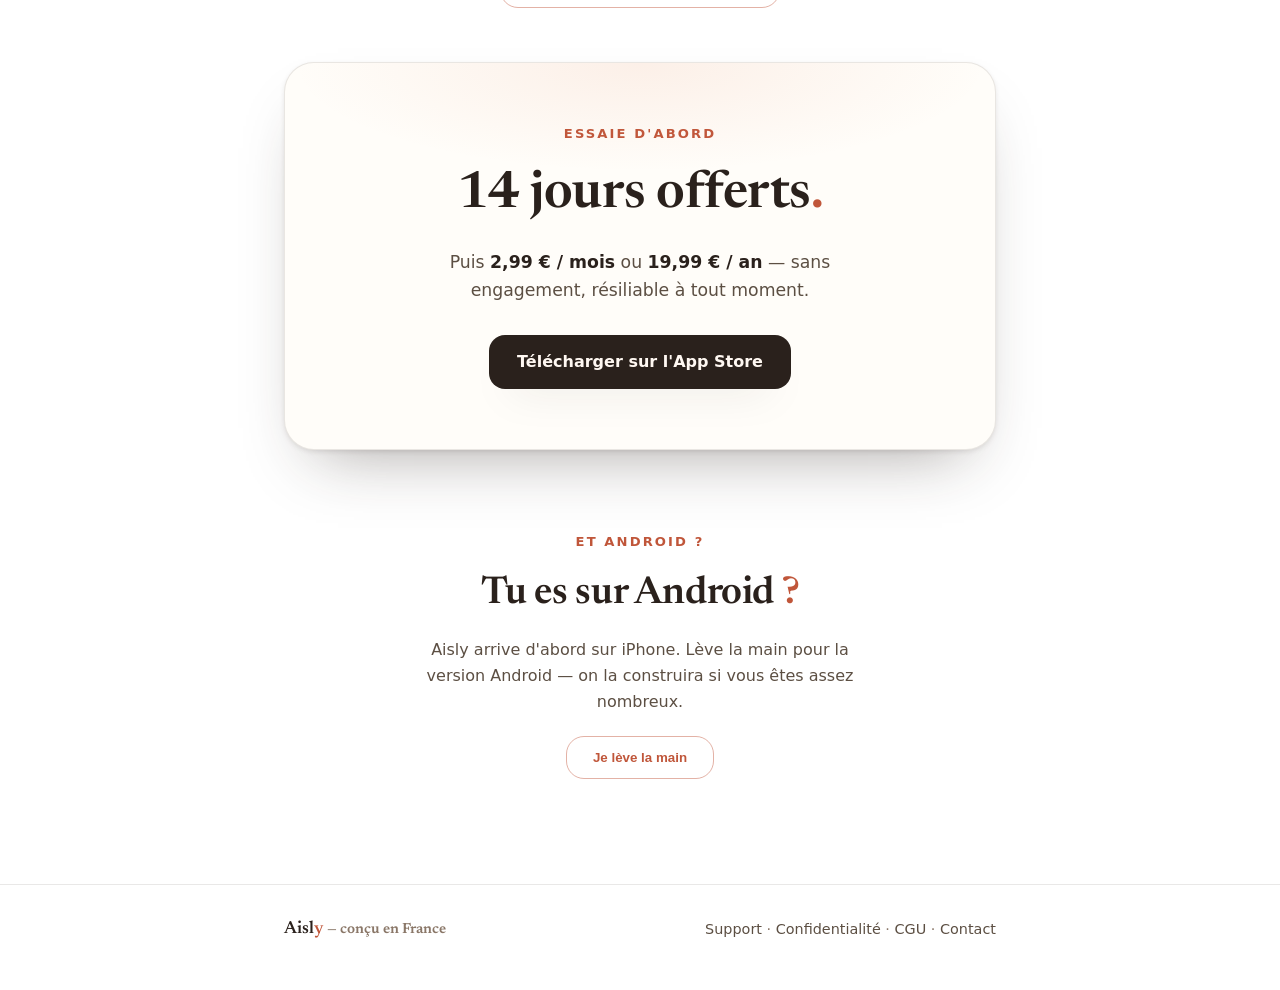
==== commit b1b4317c: "feat(site): the App Store link is live — the page can finally convert The page still said 'Bientôt s" ====
--- a/index.html
+++ b/index.html
@@ -44,7 +44,24 @@
     "https://smaublanc.github.io/aisly/img/frigo.jpg"
   ],
   "description": "Aisly traque vos protéines fraîches, vous réveille pile avant la date de péremption et vous souffle une idée de cuisson de saison. Anti-gaspi, local et privé.",
-  "offers": { "@type": "Offer", "price": "0", "priceCurrency": "EUR" },
+  "downloadUrl": "https://apps.apple.com/fr/app/aisly-cuisine-anti-gaspi/id6787950805",
+  "installUrl": "https://apps.apple.com/fr/app/aisly-cuisine-anti-gaspi/id6787950805",
+  "softwareVersion": "1.0",
+  "datePublished": "2026-07-15",
+  "featureList": [
+    "Scan de la date de péremption (DLC) à la caméra, en local",
+    "Alerte pile avant la date — jamais de rappel inutile",
+    "Idée de cuisson de saison, jamais deux fois la même",
+    "Suivi des protéines fraîches : viande, volaille, poisson",
+    "Aucun compte, aucune donnée collectée"
+  ],
+  "offers": {
+    "@type": "Offer",
+    "price": "0",
+    "priceCurrency": "EUR",
+    "url": "https://apps.apple.com/fr/app/aisly-cuisine-anti-gaspi/id6787950805",
+    "availability": "https://schema.org/InStock"
+  },
   "author": { "@type": "Person", "name": "Sébastien Maublanc" }
 }
 </script>
@@ -77,10 +94,9 @@
       <p class="eyebrow">L'anti-gaspi qui inspire</p>
       <h1>Le Shazam<br>du frigo<em class="dot">.</em></h1>
       <p class="lead">Une photo en rangeant tes courses. Aisly te réveille pile avant la date — avec une idée de saison, jamais deux fois pareil.</p>
-      <!-- LIEN APP STORE : dès que l'app est validée, remplacer le <span> par :
-           <a class="store-badge" href="https://apps.apple.com/fr/app/id6787950805">Télécharger sur l'App&nbsp;Store</a> -->
       <div class="store">
-        <span class="store-badge is-soon" aria-disabled="true">Bientôt sur l'App&nbsp;Store</span>
+        <a class="store-badge" href="https://apps.apple.com/fr/app/aisly-cuisine-anti-gaspi/id6787950805"
+           data-cta="hero">Télécharger sur l'App&nbsp;Store</a>
         <p class="store-note">14 jours offerts · sans compte · 100&nbsp;% privé</p>
         <a class="android-chip" href="#android">Tu es sur Android&nbsp;? <strong>Lève la main&nbsp;↓</strong></a>
       </div>
@@ -172,7 +188,8 @@
       <h2>14 jours offerts<em class="dot">.</em></h2>
       <p class="pricing-line">Puis <strong>2,99&nbsp;€ / mois</strong> ou <strong>19,99&nbsp;€ / an</strong> — sans engagement, résiliable à tout moment.</p>
       <div class="store">
-        <span class="store-badge is-soon" aria-disabled="true">Bientôt sur l'App&nbsp;Store</span>
+        <a class="store-badge" href="https://apps.apple.com/fr/app/aisly-cuisine-anti-gaspi/id6787950805"
+           data-cta="pricing">Télécharger sur l'App&nbsp;Store</a>
       </div>
     </div>
   </section>
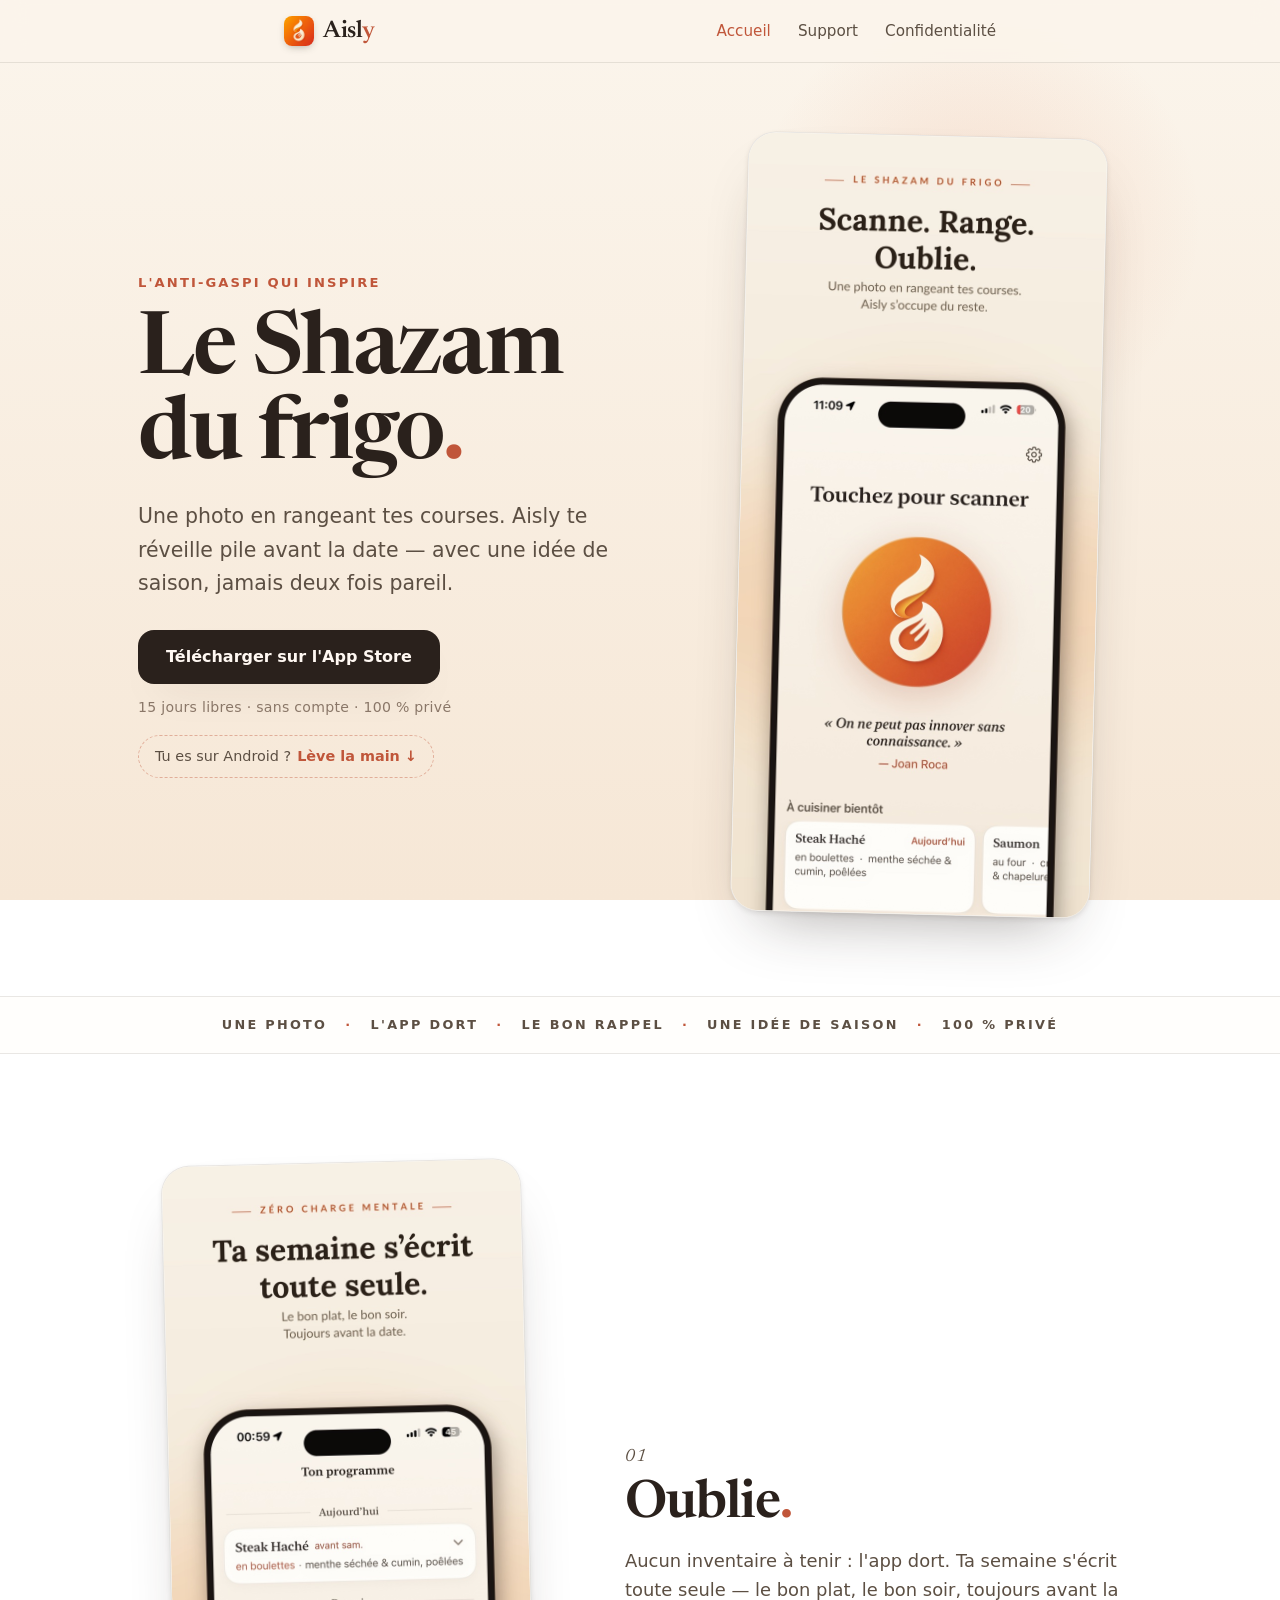
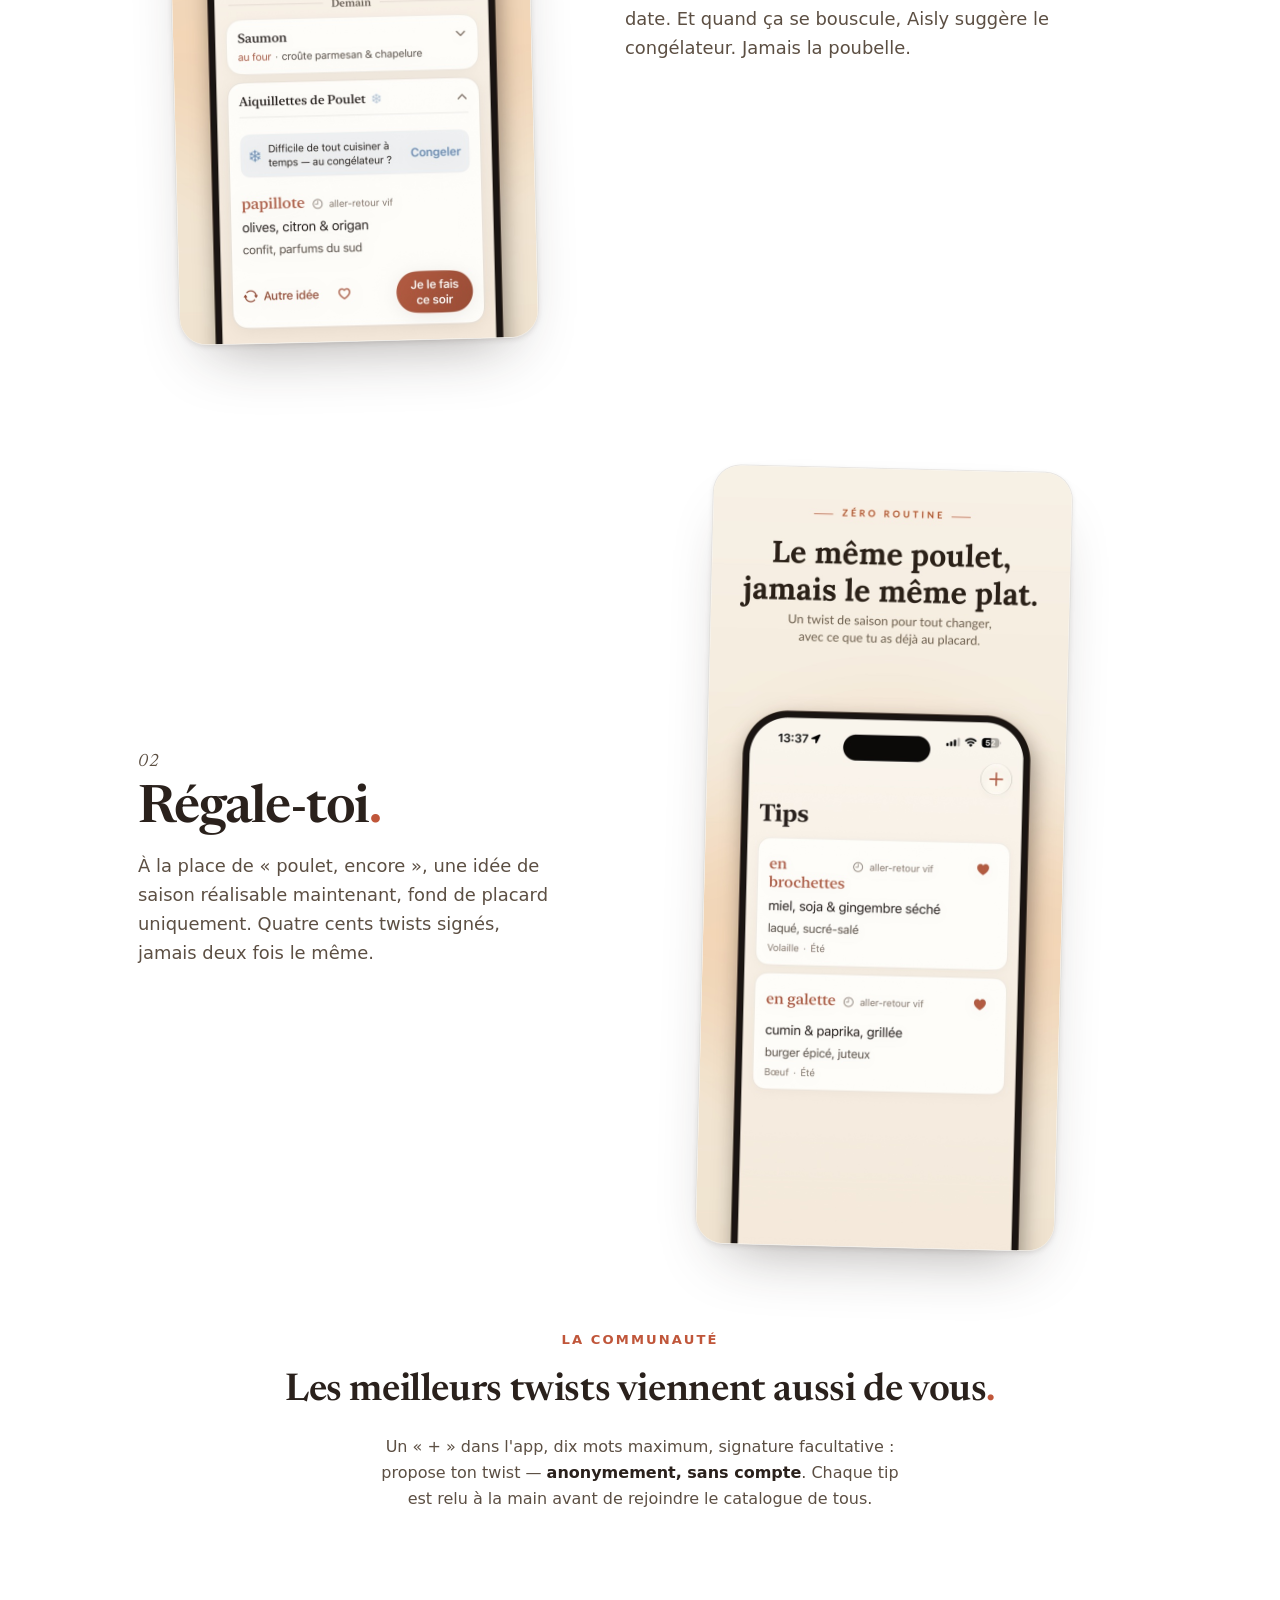
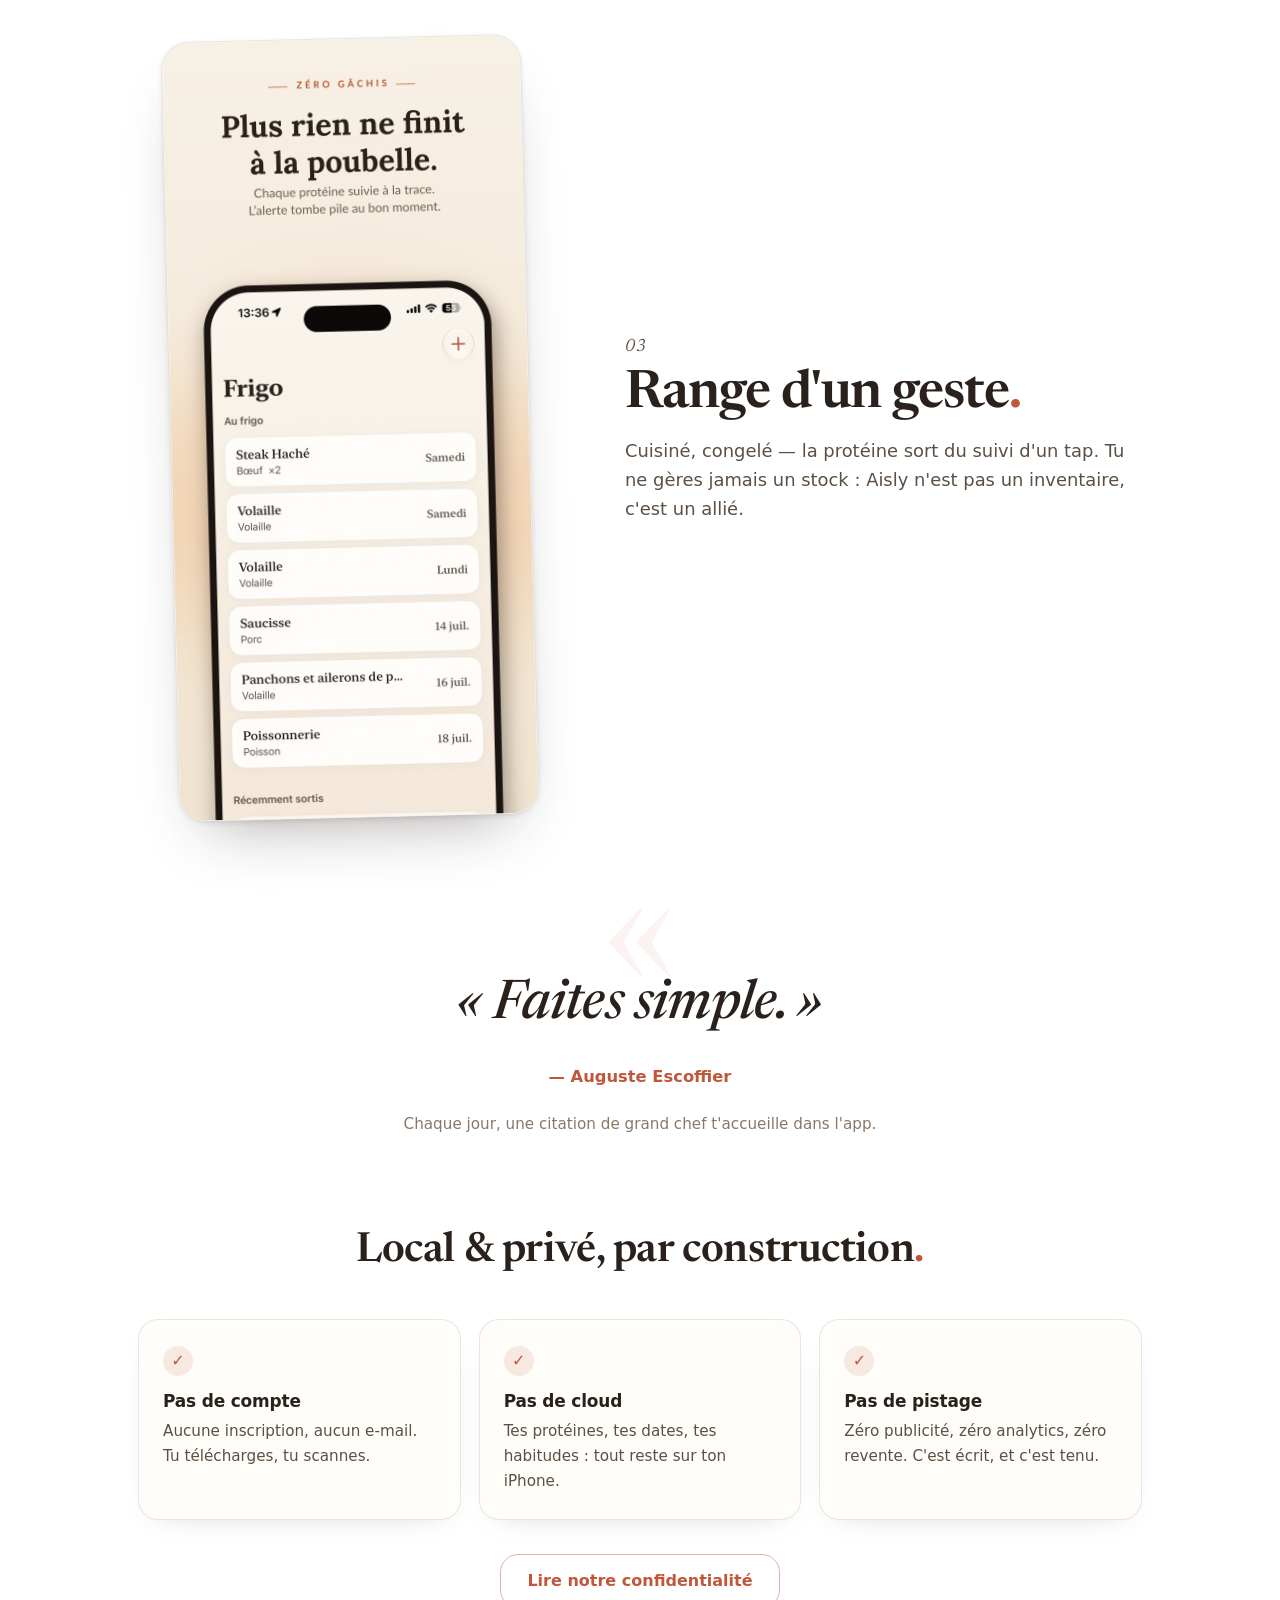
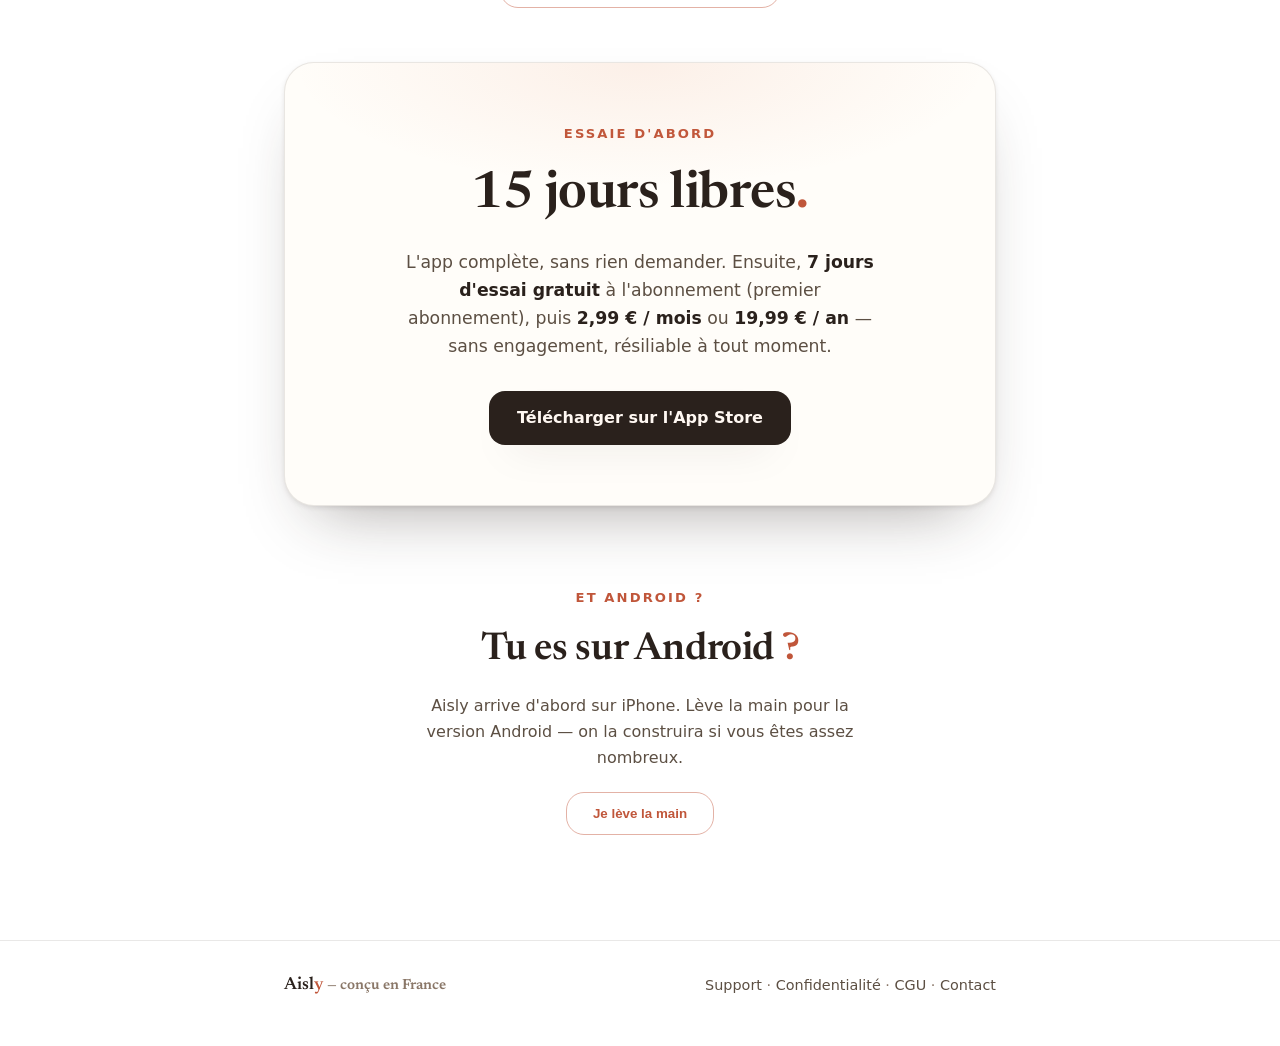
==== commit f2239111: "fix(site): tell the truth about the trial, and the GDPR basics 15 free days then a 7-day trial for a" ====
--- a/index.html
+++ b/index.html
@@ -12,6 +12,7 @@
 <meta name="author" content="Sébastien Maublanc">
 <meta name="keywords" content="anti-gaspi, application anti-gaspillage, gaspillage alimentaire, anti-gaspillage, frigo, viande, poisson, volaille, protéines fraîches, date de péremption, DLC, cuisine, idées repas, que cuisiner ce soir, courses, saison, iPhone, iOS, zéro déchet, conservation viande, app cuisine">
 <meta name="theme-color" content="#FBF5EC">
+<meta name="apple-itunes-app" content="app-id=6787950805">
 <meta property="og:type" content="website">
 <meta property="og:site_name" content="Aisly">
 <meta property="og:locale" content="fr_FR">
@@ -32,7 +33,7 @@
   "@type": "MobileApplication",
   "name": "Aisly",
   "alternateName": "Aisly : cuisine anti-gaspi",
-  "operatingSystem": "iOS 18.0 ou version ultérieure",
+  "operatingSystem": "iOS 26.0 ou version ultérieure",
   "applicationCategory": "LifestyleApplication",
   "inLanguage": "fr-FR",
   "url": "https://smaublanc.github.io/aisly/",
@@ -46,14 +47,14 @@
   "description": "Aisly traque vos protéines fraîches, vous réveille pile avant la date de péremption et vous souffle une idée de cuisson de saison. Anti-gaspi, local et privé.",
   "downloadUrl": "https://apps.apple.com/fr/app/aisly-cuisine-anti-gaspi/id6787950805",
   "installUrl": "https://apps.apple.com/fr/app/aisly-cuisine-anti-gaspi/id6787950805",
-  "softwareVersion": "1.0",
+  "softwareVersion": "1.0.5",
   "datePublished": "2026-07-15",
   "featureList": [
     "Scan de la date de péremption (DLC) à la caméra, en local",
     "Alerte pile avant la date — jamais de rappel inutile",
     "Idée de cuisson de saison, jamais deux fois la même",
     "Suivi des protéines fraîches : viande, volaille, poisson",
-    "Aucun compte, aucune donnée collectée"
+    "Aucun compte, aucun pistage : ton frigo reste sur ton iPhone"
   ],
   "offers": {
     "@type": "Offer",
@@ -97,7 +98,7 @@
       <div class="store">
         <a class="store-badge" href="https://apps.apple.com/fr/app/aisly-cuisine-anti-gaspi/id6787950805"
            data-cta="hero">Télécharger sur l'App&nbsp;Store</a>
-        <p class="store-note">14 jours offerts · sans compte · 100&nbsp;% privé</p>
+        <p class="store-note">15 jours libres · sans compte · 100&nbsp;% privé</p>
         <a class="android-chip" href="#android">Tu es sur Android&nbsp;? <strong>Lève la main&nbsp;↓</strong></a>
       </div>
     </div>
@@ -185,8 +186,8 @@
   <section class="pricing wrap" data-reveal>
     <div class="pricing-card">
       <p class="eyebrow">Essaie d'abord</p>
-      <h2>14 jours offerts<em class="dot">.</em></h2>
-      <p class="pricing-line">Puis <strong>2,99&nbsp;€ / mois</strong> ou <strong>19,99&nbsp;€ / an</strong> — sans engagement, résiliable à tout moment.</p>
+      <h2>15 jours libres<em class="dot">.</em></h2>
+      <p class="pricing-line">L'app complète, sans rien demander. Ensuite, <strong>7 jours d'essai gratuit</strong> à l'abonnement (premier abonnement), puis <strong>2,99&nbsp;€ / mois</strong> ou <strong>19,99&nbsp;€ / an</strong> — sans engagement, résiliable à tout moment.</p>
       <div class="store">
         <a class="store-badge" href="https://apps.apple.com/fr/app/aisly-cuisine-anti-gaspi/id6787950805"
            data-cta="pricing">Télécharger sur l'App&nbsp;Store</a>
